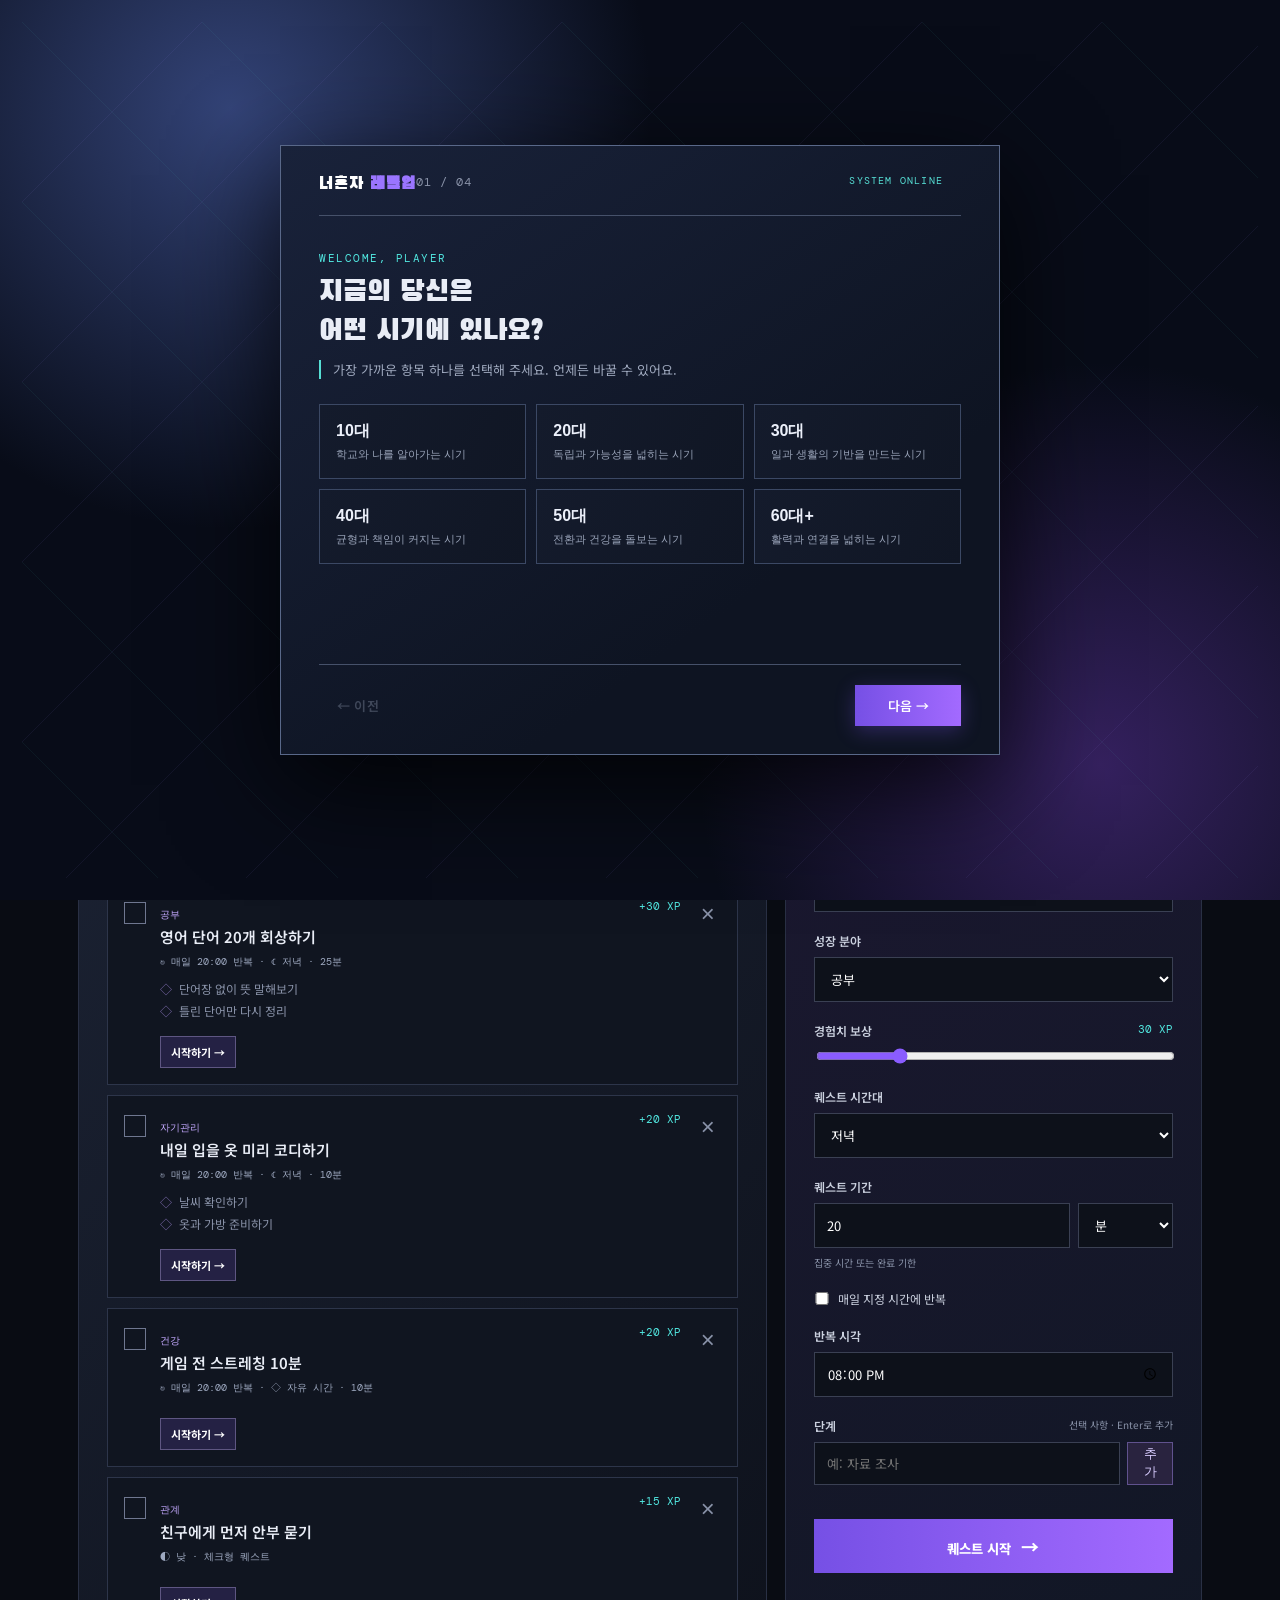
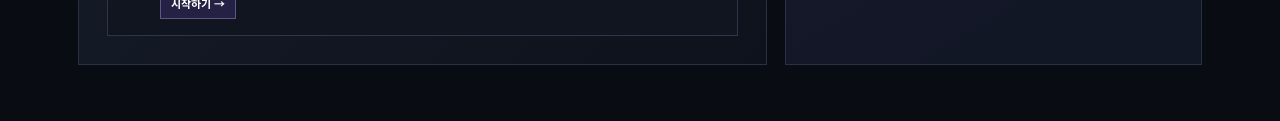
==== index.html @ 8dc926fe "Deploy life quest demo" ====
<!doctype html>
<html lang="ko">
  <head>
    <meta charset="UTF-8" />
    <meta name="viewport" content="width=device-width, initial-scale=1.0" />
    <title>너혼자레벨업</title>
    <link rel="preconnect" href="https://fonts.googleapis.com" />
    <link rel="preconnect" href="https://fonts.gstatic.com" crossorigin />
    <link href="https://fonts.googleapis.com/css2?family=Black+Han+Sans&family=DM+Mono:wght@400;500&family=Noto+Sans+KR:wght@400;500;600;700;800&display=swap" rel="stylesheet" />
  <style>
:root { --ink:#e9edf6; --muted:#8992a8; --line:#293044; --panel:#131824; --purple:#8a5cff; --cyan:#51e7e0; --bg:#090c13; }
* { box-sizing:border-box; } body { margin:0; background:radial-gradient(circle at 10% 0%,#17213a 0,transparent 26rem),var(--bg); color:var(--ink); font-family:"Noto Sans KR",sans-serif; }
.app-shell { max-width:1180px; margin:auto; padding:24px 28px 56px; } .topbar { display:flex; align-items:center; border-bottom:1px solid var(--line); padding-bottom:20px; gap:20px; } .brand { font-family:"Black Han Sans",sans-serif; color:white; text-decoration:none; letter-spacing:1px; font-size:22px; } .brand span { color:var(--purple); } .date { margin-left:auto; color:var(--muted); font:12px "DM Mono"; }.icon-button,.delete-button { background:none;border:0;color:var(--muted);cursor:pointer;font-size:24px;}
.hero { display:grid; grid-template-columns:2fr 1fr; gap:18px; padding:28px 0; }.character-card,.daily-card,.quest-panel,.create-panel { border:1px solid var(--line); background:linear-gradient(135deg,rgba(27,34,51,.98),rgba(14,18,28,.98)); }.character-card { min-height:218px; padding:30px; display:flex; align-items:center; gap:26px; position:relative; overflow:hidden; }.character-card:after { content:""; position:absolute; width:230px;height:230px;right:-90px;top:-90px;border:1px solid #7654d166;transform:rotate(45deg); }.level-emblem { width:106px;height:106px;flex:none; border:1px solid var(--purple); background:#17142c; display:flex;flex-direction:column;align-items:center;justify-content:center;box-shadow:0 0 28px #6d43d733; }.level-emblem small,.eyebrow { color:var(--cyan); font:11px "DM Mono";letter-spacing:1.5px;margin:0;}.level-emblem strong {font:48px "Black Han Sans";line-height:1;color:white}.character-copy h1 { margin:8px 0 22px; font-size:27px;line-height:1.36;letter-spacing:-1px; }.character-copy em { color:#b494ff;font-style:normal; }.xp-line { width:260px; }.xp-line span {font:12px "DM Mono";color:#b8c0d2}.xp-track,.daily-track {height:5px;background:#293044;margin-top:8px;}.xp-track i,.daily-track i {display:block;height:100%;background:linear-gradient(90deg,var(--purple),var(--cyan));width:0;transition:width .35s}.rank {margin-left:auto;align-self:flex-start;z-index:1;color:var(--muted);font:11px "DM Mono"}.rank b{display:block;color:#d1bcff;font-size:25px;text-align:center;margin-top:3px}.daily-card {padding:30px}.daily-card h2{margin:0}.progress-number {margin:30px 0 10px;display:flex;align-items:baseline;gap:7px}.progress-number strong{font:50px "Black Han Sans";color:white}.progress-number span{font:11px "DM Mono";color:var(--muted)}.daily-card>p:last-child {font-size:13px;color:var(--muted);margin-top:18px}
.quest-layout { display:grid;grid-template-columns:1.65fr 1fr; gap:18px; }.quest-panel,.create-panel{padding:28px}.section-title{display:flex;justify-content:space-between;align-items:center;margin-bottom:22px}.section-title h2,.create-panel h2{font-size:21px;margin:5px 0 0}.quest-badge {border:1px solid #4e426c;color:#bdaaff;padding:5px 8px;font:11px "DM Mono"}.quest-list{display:flex;flex-direction:column;gap:10px}.quest-card{display:flex;align-items:flex-start;gap:14px;padding:16px;border:1px solid #2d354a;background:#101520}.quest-card.completed{opacity:.55}.quest-card.completed h3{text-decoration:line-through}.check-button{margin-top:3px;width:22px;height:22px;flex:none;border:1px solid #6f7790;background:transparent;cursor:pointer}.completed .check-button{background:var(--cyan);border-color:var(--cyan);}.completed .check-button:after{content:"✓";color:#10202a;font-weight:900}.quest-body{flex:1}.quest-heading{display:flex;justify-content:space-between;gap:10px}.quest-heading h3{font-size:15px;margin:0;font-weight:600}.reward{font:11px "DM Mono";color:var(--cyan);white-space:nowrap}.steps{padding:0;margin:11px 0 0;list-style:none}.steps li{font-size:12px;color:var(--muted);margin:5px 0}.steps li:before{content:"◇";color:#7b6bab;margin-right:7px}.steps li.done{text-decoration:line-through;color:#5e6779}.steps li.done:before{content:"◆";color:var(--cyan)}.step-toggle{border:0;background:none;color:inherit;font:inherit;cursor:pointer;padding:0}.empty-state{text-align:center;color:var(--muted);padding:52px 5px;border:1px dashed #2b3448}.empty-state span{font-size:28px;color:#8a5cff}.empty-state p{font-size:13px;line-height:1.8}.create-panel{background:linear-gradient(150deg,#1b1830,#111725)}form{margin-top:24px}label{display:block;font-size:12px;font-weight:600;margin:20px 0;color:#cbd1df}input{width:100%;margin-top:8px;border:1px solid #3a4053;background:#0d111a;color:white;padding:11px 12px;font:13px "Noto Sans KR";outline-color:var(--purple)}input[type=range]{padding:0;accent-color:var(--purple)}output{float:right;color:var(--cyan);font:11px "DM Mono"}.field-hint{float:right;color:var(--muted);font-size:10px;font-weight:400}.step-entry{display:flex;gap:7px}.step-entry input{margin:8px 0 0}.step-entry button{margin-top:8px;border:1px solid #60528e;background:#29233f;color:#d8ccff;padding:0 11px;cursor:pointer}.step-draft{list-style:none;padding:0;margin:12px 0}.step-draft li{font-size:12px;color:#abb5ca;background:#161c29;margin:5px 0;padding:7px 9px}.step-draft button{float:right;background:none;border:0;color:#9b8acb;cursor:pointer}.create-button{border:0;background:linear-gradient(90deg,#7650e5,#a36aff);color:white;width:100%;padding:14px;margin-top:14px;font-weight:800;cursor:pointer;font-family:"Noto Sans KR"}.create-button span{font-size:18px;margin-left:6px}@media(max-width:760px){.app-shell{padding:18px}.hero,.quest-layout{grid-template-columns:1fr}.character-card{padding:23px;gap:17px}.character-copy h1{font-size:21px}.xp-line{width:170px}.rank{display:none}.daily-card{padding:24px}.quest-panel,.create-panel{padding:22px}}
@media(max-width:760px){.app-shell{padding:14px 14px 42px}.topbar{position:sticky;top:0;z-index:10;margin:0 -14px;padding:14px;background:#090c13ef;backdrop-filter:blur(10px);gap:8px}.brand{font-size:19px}.hero{padding:16px 0}.character-card{min-height:0;padding:20px;gap:14px}.level-emblem{width:72px;height:72px}.level-emblem strong{font-size:34px}.character-copy h1{font-size:19px;margin:6px 0 15px}.xp-line{width:calc(100vw - 142px)}.daily-card{padding:20px}.quest-panel,.create-panel{padding:18px}.quest-card{padding:14px 12px;gap:11px}.quest-heading h3{font-size:14px}.category-filter{margin:0 -2px 14px;padding-bottom:3px}.filter{min-height:34px}.create-button{min-height:48px;font-size:14px}} 

.mode-switch{display:flex;border:1px solid #3a4053;padding:3px}.mode{border:0;background:transparent;color:#8992a8;padding:7px 10px;cursor:pointer;font:11px "Noto Sans KR"}.mode.active{background:#7958da;color:#fff}.category-filter{display:flex;gap:5px;margin:-6px 0 16px;overflow:auto}.filter{border:1px solid #343c51;background:transparent;color:#aeb6ca;padding:6px 9px;cursor:pointer;font:11px "Noto Sans KR";white-space:nowrap}.filter.active{border-color:#9271ec;color:#d5c7ff;background:#292341}.category{color:#c4a9ff;font:10px "DM Mono"}.quest-heading h3{margin:3px 0 0}.approval-status{display:inline-block;margin-top:9px;color:#efc56e;font:10px "DM Mono"}select{width:100%;margin-top:8px;border:1px solid #3a4053;background:#0d111a;color:white;padding:11px 12px;font:13px "Noto Sans KR";outline-color:#8a5cff}.parent-dashboard{border:1px solid #293044;background:linear-gradient(135deg,#171c29,#111521);margin-top:18px;padding:28px}.parent-intro{display:flex;justify-content:space-between;align-items:start;border-bottom:1px solid #293044;padding-bottom:22px}.parent-intro h2{font-size:26px;margin:5px 0}.parent-intro p:last-child{font-size:13px;color:#8992a8}.connection{color:#aab3c5;font-size:12px}.connection span{display:inline-block;width:8px;height:8px;border-radius:50%;background:#51e7e0;margin-right:5px}.parent-grid{display:grid;grid-template-columns:1.2fr .8fr;gap:18px;margin-top:22px}.approval-panel,.reward-panel{border:1px solid #30384a;padding:20px;background:#101521}.approval-item,.reward-item{display:flex;align-items:center;justify-content:space-between;padding:13px 0;border-bottom:1px solid #252c3d;gap:14px}.approval-item:last-child,.reward-item:last-child{border:0}.approval-item h3,.reward-item h3{font-size:14px;margin:0}.approval-item p,.reward-item p{font-size:11px;color:#8992a8;margin:4px 0}.approve{border:0;background:#54d6be;color:#0b2524;padding:8px 11px;font:700 11px "Noto Sans KR";cursor:pointer;white-space:nowrap}.reward-cost{color:#c5a8ff;font:11px "DM Mono"}.reward-form{display:grid;grid-template-columns:1fr 70px auto;gap:6px;margin-top:14px}.reward-form input{margin:0}.reward-form button{border:0;background:#7658ce;color:#fff;padding:0 12px;cursor:pointer;font:12px "Noto Sans KR"}@media(max-width:760px){.topbar{gap:9px}.date{display:none}.parent-grid{grid-template-columns:1fr}.parent-dashboard{padding:22px}.parent-intro{display:block}.connection{margin-top:12px}.reward-form{grid-template-columns:1fr 65px}.reward-form button{grid-column:1/-1;padding:10px}}
.today-board{border:1px solid #39435c;background:linear-gradient(120deg,#161d30,#101625);padding:25px 28px;margin:0 0 18px}.today-board-head{display:flex;align-items:flex-start;justify-content:space-between;gap:18px}.today-board h2{font-size:24px;margin:5px 0}.today-board-head>div>p:last-child{font-size:13px;color:#a8b1c5;margin:7px 0 0}.start-all,.start-quest{border:1px solid #765be0;background:linear-gradient(90deg,#6747d0,#8c68ed);color:#fff;cursor:pointer;font:700 12px "Noto Sans KR";padding:12px 15px;white-space:nowrap}.start-all:disabled,.start-quest:disabled{background:#1b2130;border-color:#384056;color:#778096;cursor:default}.status-grid{display:grid;grid-template-columns:repeat(4,1fr);border:1px solid #323c52;margin-top:23px}.status-grid>div{padding:13px 16px;border-right:1px solid #323c52}.status-grid>div:last-child{border:0}.status-grid span,.status-grid small{display:block;font:10px "DM Mono";color:#919bb1}.status-grid strong{font:27px "Black Han Sans";line-height:1.25;color:#fff;margin:4px 0}.time-lanes{display:grid;grid-template-columns:repeat(4,1fr);gap:8px;margin-top:14px}.time-lane{min-height:88px;border:1px solid #2e3850;background:#0d1320;padding:12px;display:grid;grid-template-columns:20px 1fr;column-gap:7px}.lane-icon{color:#62e4da;font-size:15px}.time-lane small{color:#98a4bb;font:10px "DM Mono"}.time-lane strong{display:block;color:#fff;font:600 14px "DM Mono";margin-top:2px}.time-lane p{grid-column:1/-1;color:#a7b0c5;font-size:10px;line-height:1.5;margin:7px 0 0}.quest-card.active{border-color:#5bced0;box-shadow:inset 3px 0 #51e7e0}.quest-meta{margin:8px 0 0;color:#9ea9c0;font:10px "DM Mono"}.start-quest{margin-top:12px;padding:7px 10px;font-size:11px;background:#242144;border-color:#5e5682}.repeat-setting{display:flex;align-items:center;gap:8px;font-weight:400}.repeat-setting input{width:16px;margin:0;accent-color:#8a5cff}.focus-screen{position:fixed;z-index:30;inset:0;display:grid;place-items:center;padding:24px;background:radial-gradient(circle at 50% 35%,#293861 0,transparent 45%),#080c16}.focus-screen[hidden]{display:none}.focus-card{width:min(560px,100%);padding:42px 36px;border:1px solid #6575a2;background:linear-gradient(145deg,#1a2440,#0d1322);text-align:center;box-shadow:0 30px 100px #000d}.focus-category{display:inline-block;margin-top:25px;color:#63e2d8;font:11px "DM Mono"}.focus-card h2{font:28px "Black Han Sans","Noto Sans KR";line-height:1.4;margin:11px 0}.focus-card>p:not(.eyebrow){color:#aeb8cc;font-size:13px;line-height:1.7}.focus-time{display:block;margin:30px 0;font:72px "DM Mono";letter-spacing:-5px;color:#fff;text-shadow:0 0 25px #6d55e677}.focus-actions{display:flex;gap:8px;justify-content:center}.focus-actions button,.focus-exit{border:0;padding:13px 17px;cursor:pointer;font:700 12px "Noto Sans KR"}.focus-secondary{background:#283148;color:#d5dcec}.focus-complete{background:#55d9c7;color:#0b2526}.focus-exit{margin-top:22px;background:transparent;color:#a4aec2}
@media(max-width:760px){.today-board{padding:22px}.today-board-head{display:block}.start-all{margin-top:16px;width:100%}.status-grid{grid-template-columns:1fr 1fr}.status-grid>div:nth-child(2){border-right:0}.status-grid>div:nth-child(-n+2){border-bottom:1px solid #323c52}.time-lanes{grid-template-columns:1fr 1fr}.focus-card{padding:34px 20px}.focus-time{font-size:55px}}
.quest-card.selected{border-color:#876ded;background:#181733}.quest-card.selected .check-button{background:#8264e2;border-color:#aa91ff}.quest-card.selected .check-button:after{content:"✓";color:#fff;font-weight:900}.profile-button{border:1px solid #4e426c;background:#17172a;color:#d2c4ff;padding:7px 10px;cursor:pointer;font:11px "Noto Sans KR"}.profile-screen{position:fixed;inset:0;z-index:40;overflow:auto;padding:30px;background:#080c16e8}.profile-screen[hidden]{display:none}.profile-card{width:min(780px,100%);margin:auto;border:1px solid #596987;background:#111827;box-shadow:0 25px 100px #000;padding:30px}.profile-head{display:flex;justify-content:space-between;gap:18px;border-bottom:1px solid #354057;padding-bottom:20px}.profile-head h2{margin:5px 0;font-size:24px}.profile-head p:last-child{color:#a8b1c5;font-size:12px;line-height:1.6;margin:7px 0 0}.profile-head button{border:0;background:transparent;color:#c6cedf;font-size:28px;cursor:pointer}.profile-card fieldset{border:1px solid #344057;margin:20px 0;padding:18px}.profile-card legend{color:#61e1d7;font:11px "DM Mono";padding:0 7px}.profile-grid{display:grid;grid-template-columns:1fr 1fr;gap:4px 16px}.profile-grid label{margin:10px 0;font-size:12px}.profile-grid .wide{grid-column:1/-1}.profile-grid textarea{width:100%;min-height:76px;margin-top:8px;resize:vertical;border:1px solid #3a4053;background:#0d111a;color:#fff;padding:10px;font:13px "Noto Sans KR";outline-color:#8a5cff}.profile-actions{display:flex;justify-content:flex-end;gap:8px}.profile-actions button{border:0;padding:12px 16px;cursor:pointer;font:700 12px "Noto Sans KR"}.profile-actions button:first-child{background:#283148;color:#d5dcec}.profile-actions button:last-child{background:#7455dc;color:#fff}@media(max-width:600px){.today-board{padding:18px}.today-board h2{font-size:21px}.status-grid strong{font-size:23px}.time-lane{min-height:94px;padding:10px}.profile-button{margin-left:auto;min-height:34px}.mode-switch{display:none}.profile-screen{padding:0}.profile-card{min-height:100vh;padding:20px 16px;border:0}.profile-head h2{font-size:21px}.profile-grid{grid-template-columns:1fr}.profile-grid .wide{grid-column:auto}.profile-card fieldset{padding:14px 12px}.profile-actions{position:sticky;bottom:0;padding:12px 0 2px;background:#111827}.profile-actions button{flex:1;min-height:46px}.focus-screen{padding:0}.focus-card{min-height:100vh;width:100%;display:flex;flex-direction:column;justify-content:center;padding:28px 22px}.focus-time{font-size:60px;margin:34px 0}.focus-actions button{min-height:52px;flex:1}.focus-exit{min-height:44px}.start-quest{min-height:38px}.check-button{width:25px;height:25px}.quest-meta{line-height:1.5}.onboarding-card{padding-bottom:calc(22px + env(safe-area-inset-bottom))}}
.result-screen{position:fixed;inset:0;z-index:50;display:grid;place-items:center;padding:24px;background:#080c16e6}.result-screen[hidden]{display:none}.result-card{width:min(430px,100%);text-align:center;padding:38px 28px;border:1px solid #6878a2;background:linear-gradient(145deg,#1d2743,#101727);box-shadow:0 30px 100px #000d}.result-mark{display:grid;place-items:center;width:58px;height:58px;margin:auto;border:1px solid #64e2d8;border-radius:50%;background:#163834;color:#67e6da;font:32px "DM Mono"}.result-mark.timeout{border-color:#d5a36e;background:#37291d;color:#efc27c}.result-card h2{margin:15px 0 9px;font:26px "Black Han Sans","Noto Sans KR"}.result-card p:not(.eyebrow){min-height:42px;color:#b8c0d2;font-size:13px;line-height:1.65}.result-xp{display:block;margin:19px 0;color:#62e4da;font:18px "DM Mono"}.result-actions{display:flex;gap:8px;justify-content:center}.result-actions button{border:0;padding:13px 16px;cursor:pointer;font:700 12px "Noto Sans KR"}.result-primary{background:#7656dd;color:#fff}.result-secondary{background:#29344b;color:#dce4f3}@media(max-width:600px){.result-screen{padding:18px}.result-card{padding:34px 22px}.result-actions button{flex:1;min-height:48px}}
.duration-entry{display:grid;grid-template-columns:1fr 95px;gap:8px;margin-top:8px}.duration-entry input,.duration-entry select{margin:0}.duration-entry+ .field-hint{display:block;float:none;margin-top:7px;color:#8992a8;font-size:10px;font-weight:400}

.onboarding{position:fixed;inset:0;z-index:20;display:flex;align-items:center;justify-content:center;padding:24px;background:radial-gradient(circle at 20% 10%,#293861 0,transparent 38%),#090c13}.onboarding[hidden]{display:none}.onboarding-card{width:min(720px,100%);min-height:610px;border:1px solid #3a4260;background:linear-gradient(145deg,#171d30,#0d111b);box-shadow:0 24px 80px #000a;display:flex;flex-direction:column;padding:28px 38px}.onboard-top{display:flex;justify-content:space-between;color:#8992a8;font:12px "DM Mono";letter-spacing:1px;border-bottom:1px solid #30384c;padding-bottom:20px}.onboard-brand{font-family:"Black Han Sans";color:white;font-size:17px}.onboard-brand b{color:#9a75ff}.onboard-page{display:none;flex:1;padding-top:35px}.onboard-page.active{display:block}.onboard-page h2{font-size:29px;line-height:1.36;margin:8px 0 8px;letter-spacing:-1px}.onboard-desc{font-size:13px;color:#9ea8bd;margin:0 0 25px}.choice-grid{display:grid;gap:10px}.choice-grid.two{grid-template-columns:1fr 1fr}.choice-grid button,.starter-item{border:1px solid #374056;background:#111725;color:#ecf0fa;text-align:left;padding:16px;cursor:pointer;transition:.18s}.choice-grid button:hover,.choice-grid button.selected,.starter-item.selected{border-color:#9a75ff;background:#211d38;box-shadow:inset 3px 0 #9a75ff}.choice-grid strong{display:block;font-size:15px}.choice-grid span{display:block;font-size:11px;color:#98a2b7;margin-top:5px}.role-grid{grid-template-columns:1fr 1fr}.goals{grid-template-columns:repeat(3,1fr)}.goals button{padding:14px}.starter-list{display:grid;gap:9px}.starter-item{display:flex;align-items:center;gap:12px;padding:13px}.starter-check{width:20px;height:20px;border:1px solid #6d7790;display:grid;place-items:center;flex:none}.starter-item.selected .starter-check{background:#58e0d3;border-color:#58e0d3;color:#0c2230}.starter-item strong{font-size:14px}.starter-item span{margin-left:auto;color:#58e0d3;font:11px "DM Mono"}.onboard-footer{display:flex;justify-content:space-between;border-top:1px solid #30384c;padding-top:20px}.onboard-back,.onboard-next{border:0;padding:11px 18px;cursor:pointer;font:600 13px "Noto Sans KR"}.onboard-back{background:transparent;color:#96a1b7}.onboard-back:disabled{opacity:.35}.onboard-next{background:linear-gradient(90deg,#7650e5,#a36aff);color:white;min-width:106px}@media(max-width:600px){.onboarding{padding:0}.onboarding-card{border:0;min-height:100vh;padding:22px}.onboard-page{padding-top:27px}.onboard-page h2{font-size:25px}.goals{grid-template-columns:1fr 1fr}.choice-grid.two,.role-grid{grid-template-columns:1fr}.choice-grid button{padding:12px}}

.starter-list{max-height:285px;overflow:auto;padding-right:4px}.starter-list::-webkit-scrollbar{width:6px}.starter-list::-webkit-scrollbar-thumb{background:#59627d}.age-grid{grid-template-columns:repeat(3,1fr)}@media(max-width:600px){.age-grid{grid-template-columns:1fr 1fr}}

.onboarding{background:radial-gradient(circle at 18% 12%,#334377 0,transparent 32%),radial-gradient(circle at 86% 85%,#35215f 0,transparent 30%),#080c18}.onboarding:before{content:"";position:absolute;inset:22px;pointer-events:none;background:linear-gradient(135deg,transparent 49.8%,#8e74e315 50%,transparent 50.2%),linear-gradient(45deg,transparent 49.8%,#55ddd010 50%,transparent 50.2%);background-size:180px 180px}.onboarding-card{position:relative;border-color:#596889;background:linear-gradient(145deg,#19223a,#0e1422 70%);box-shadow:0 30px 100px #000c}.onboard-top{border-bottom-color:#46516a}.onboard-top:after{content:"SYSTEM ONLINE";color:#56ded4;font:10px "DM Mono";letter-spacing:1.2px;margin-left:auto;margin-right:18px}.onboard-page h2{font-family:"Black Han Sans","Noto Sans KR",sans-serif;font-weight:400;letter-spacing:.1px}.onboard-desc{padding-left:12px;border-left:2px solid #56ded4}.choice-grid button{position:relative;border-color:#3b4864;background:linear-gradient(115deg,#141b2c,#101624);min-height:74px}.choice-grid button:before{content:"";position:absolute;left:0;top:0;bottom:0;width:3px;background:transparent}.choice-grid button:hover:before,.choice-grid button.selected:before{background:#58e0d3}.choice-grid button.selected{background:linear-gradient(115deg,#252043,#1a2035);box-shadow:0 0 0 1px #9a78ff inset,0 0 24px #7653e422}.choice-grid strong{font-size:16px}.role-grid button{min-height:82px}.onboard-question{margin:19px 0 12px;padding:13px 16px;border:1px solid #425172;background:#151d30;color:#e6e9f6;font-size:15px;line-height:1.65;font-weight:600}.onboard-question:before{content:"QUEST GUIDE  //  ";display:block;color:#58e0d3;font:10px "DM Mono";letter-spacing:1px;margin-bottom:4px}.starter-item{position:relative;border-color:#3c4966;background:linear-gradient(90deg,#121a2b,#151c2d)}.starter-item:after{content:"선택";color:#9da8bd;font:10px "DM Mono";margin-left:auto}.starter-item.selected:after{content:"EQUIPPED";color:#58e0d3}.starter-item span{margin-left:0}.onboard-footer{border-top-color:#46516a}.onboard-next{box-shadow:0 5px 20px #7650e550}.onboard-back{letter-spacing:.2px}@media(max-width:600px){.onboarding:before{inset:8px}.onboard-top:after{display:none}.onboard-question{font-size:14px}.onboarding{height:100dvh;min-height:100dvh;align-items:flex-start;overflow-y:auto;overscroll-behavior:contain;padding:0}.onboarding-card{width:100%;min-height:100dvh;height:auto;padding:calc(22px + env(safe-area-inset-top)) 22px calc(22px + env(safe-area-inset-bottom));overflow:visible}.onboard-top{position:sticky;top:0;z-index:2;background:#19223a;padding-top:2px}.onboard-page{min-height:0}.onboard-footer{position:sticky;bottom:0;z-index:2;background:#0e1422;padding-bottom:2px}.onboard-next,.onboard-back{min-height:48px}}

</style>
</head>
  <body>
    <main class="app-shell">
      <header class="topbar">
        <a class="brand" href="#">너혼자<span>레벨업</span></a>
        <div class="date" id="today"></div>
        <button class="profile-button" id="profileButton">내 정보</button>
        <div class="mode-switch"><button class="mode active" data-mode="child">내 퀘스트</button><button class="mode" data-mode="parent">부모님</button></div>
        <button class="icon-button" id="resetButton" aria-label="데이터 초기화" title="데이터 초기화">↻</button>
      </header>

      <section class="hero">
        <div class="character-card">
          <div class="level-emblem"><small>LV.</small><strong id="level">1</strong></div>
          <div class="character-copy">
            <p class="eyebrow">MY LIFE STATUS</p>
            <h1>나의 일상을<br /><em>한 단계</em> 성장시키자.</h1>
            <div class="xp-line"><span id="xpLabel">0 / 100 XP</span><div class="xp-track"><i id="xpBar"></i></div></div>
          </div>
          <div class="rank">RANK <b id="rank">E</b></div>
        </div>
        <div class="daily-card">
          <p class="eyebrow">TODAY'S PROGRESS</p>
          <div class="progress-number"><strong id="doneCount">0</strong><span>/ <span id="totalCount">0</span> QUESTS</span></div>
          <div class="daily-track"><i id="dailyBar"></i></div>
          <p id="dailyMessage">새로운 퀘스트를 등록해 보세요.</p>
        </div>
      </section>

      <section class="today-board" aria-label="오늘의 퀘스트 현황">
        <div class="today-board-head">
          <div><p class="eyebrow">TODAY'S COMMAND BOARD</p><h2>오늘의 현황</h2><p id="todaySummary">오늘의 작은 행동이 다음 레벨을 엽니다.</p></div>
          <button id="startAllButton" class="start-all">오늘 퀘스트 시작 <span>→</span></button>
        </div>
        <div class="status-grid">
          <div><span>완료</span><strong id="statusDone">0</strong><small>QUESTS</small></div>
          <div><span>진행 중</span><strong id="statusActive">0</strong><small>QUEST</small></div>
          <div><span>남은 퀘스트</span><strong id="statusRemaining">0</strong><small>QUESTS</small></div>
          <div><span>집중 시간</span><strong id="statusMinutes">0</strong><small>MINUTES</small></div>
        </div>
        <div class="time-lanes" id="timeLanes"></div>
      </section>

      <section class="quest-layout">
        <div class="quest-panel">
          <div class="section-title"><div><p class="eyebrow">ACTIVE QUESTS</p><h2>오늘의 퀘스트</h2></div><span class="quest-badge" id="remaining">0 LEFT</span></div>
          <div class="category-filter" id="categoryFilter"><button class="filter active" data-category="전체">전체</button><button class="filter" data-category="공부">공부</button><button class="filter" data-category="자기관리">자기관리</button><button class="filter" data-category="건강">건강</button><button class="filter" data-category="취미">취미</button></div>
          <div id="questList" class="quest-list"></div>
          <div class="empty-state" id="emptyState"><span>⚔</span><p>아직 진행 중인 퀘스트가 없습니다.<br />오른쪽에서 첫 퀘스트를 만들어 보세요.</p></div>
        </div>

        <aside class="create-panel">
          <p class="eyebrow">NEW QUEST</p>
          <h2>새 퀘스트 생성</h2>
          <form id="questForm">
            <label>퀘스트 이름<input id="questTitle" required maxlength="50" placeholder="예: 영어 단어 20개 복습하기" /></label>
            <label>성장 분야<select id="category"><option>공부</option><option>자기관리</option><option>건강</option><option>취미</option><option>관계</option></select></label>
            <label>경험치 보상 <output id="rewardOutput">30 XP</output><input id="reward" type="range" min="10" max="100" value="30" step="10" /></label>
            <label>퀘스트 시간대<select id="questSlot"><option value="아침">아침</option><option value="낮">낮</option><option value="저녁" selected>저녁</option><option value="자유 시간">자유 시간</option></select></label>
            <label>퀘스트 기간<div class="duration-entry"><input id="questTimeValue" type="number" min="1" max="365" value="20" required /><select id="questTimeUnit"><option value="minute">분</option><option value="hour">시간</option><option value="day">일</option></select></div><span class="field-hint">집중 시간 또는 완료 기한</span></label>
            <label class="repeat-setting"><input id="questRepeat" type="checkbox" /> <span>매일 지정 시간에 반복</span></label>
            <label id="repeatTimeWrap" hidden>반복 시각<input id="questRepeatAt" type="time" value="20:00" /></label>
            <label>단계 <span class="field-hint">선택 사항 · Enter로 추가</span><div class="step-entry"><input id="stepInput" maxlength="50" placeholder="예: 자료 조사" /><button type="button" id="addStep">추가</button></div></label>
            <ul class="step-draft" id="stepDraft"></ul>
            <button class="create-button" type="submit">퀘스트 시작 <span>→</span></button>
          </form>
        </aside>
      </section>
      <section class="parent-dashboard" id="parentDashboard" hidden>
        <div class="parent-intro"><div><p class="eyebrow">FAMILY QUEST BOARD</p><h2>민준이의 성장 보드</h2><p>완료한 퀘스트를 확인하고 약속한 보상을 지급해 주세요.</p></div><div class="connection"><span></span>연결됨 · 자녀 계정</div></div>
        <div class="parent-grid"><div class="approval-panel"><div class="section-title"><div><p class="eyebrow">WAITING FOR YOU</p><h2>승인 대기 퀘스트</h2></div><span class="quest-badge" id="pendingCount">0 WAITING</span></div><div id="approvalList"></div></div><div class="reward-panel"><p class="eyebrow">REWARD VAULT</p><h2>약속한 보상</h2><div id="rewardList"></div><form id="rewardForm" class="reward-form"><input id="rewardTitle" maxlength="40" placeholder="예: 주말 게임 1시간" required /><input id="rewardCost" type="number" min="10" step="10" value="60" required /><button>보상 추가</button></form></div></div>
      </section>
    </main>
    <template id="questTemplate">
      <article class="quest-card">
        <button class="check-button" aria-label="오늘 실행할 퀘스트 선택"></button>
        <div class="quest-body"><div class="quest-heading"><div><span class="category"></span><h3></h3></div><span class="reward"></span></div><p class="quest-meta"></p><ul class="steps"></ul><span class="approval-status"></span><button class="start-quest">시작하기 <span>→</span></button></div>
        <button class="delete-button" aria-label="퀘스트 삭제">×</button>
      </article>
    </template>
    <section class="profile-screen" id="profileScreen" hidden aria-label="나의 비공개 정보">
      <div class="profile-card">
        <div class="profile-head"><div><p class="eyebrow">PRIVATE LIFE VAULT</p><h2>나의 현재 상황</h2><p>이 데모에서는 이 브라우저에만 저장됩니다. 계좌번호·비밀번호·인증 정보는 입력하지 마세요.</p></div><button id="profileClose" aria-label="닫기">×</button></div>
        <form id="profileForm">
          <fieldset><legend>기본 · 개인적 부분</legend><div class="profile-grid"><label>닉네임<input id="profileNickname" maxlength="20" placeholder="예: 성장하는 나" /></label><label>연령대<select id="profileAge"><option value="">선택 안 함</option><option>10대</option><option>20대</option><option>30대</option><option>40대</option><option>50대</option><option>60대+</option></select></label><label>키 (cm)<input id="profileHeight" type="number" min="30" max="250" placeholder="선택" /></label><label>몸무게 (kg)<input id="profileWeight" type="number" min="10" max="300" placeholder="선택" /></label><label class="wide">외모·자기관리 목표<textarea id="profileAppearance" maxlength="300" placeholder="예: 피부 관리, 옷 스타일, 자신감 등"></textarea></label></div></fieldset>
          <fieldset><legend>생활 · 외부적 부분</legend><div class="profile-grid"><label>현재 생활/직업<input id="profileRole" maxlength="60" placeholder="예: 직장인, 대학생, 자영업" /></label><label>가족·돌봄 상황<input id="profileFamily" maxlength="100" placeholder="예: 부모님과 거주, 자녀 돌봄" /></label><label>소득 상태 (범위/목표)<input id="profileIncome" maxlength="60" placeholder="예: 월 소득 목표 300만 원" /></label><label>자산·부채 상태 (범위/목표)<input id="profileAssets" maxlength="60" placeholder="예: 비상금 목표 500만 원" /></label><label class="wide">현재 고민과 바라는 변화<textarea id="profileNotes" maxlength="500" placeholder="추천 퀘스트에 참고할 수 있는 나만의 기록"></textarea></label></div></fieldset>
          <div class="profile-actions"><button type="button" id="profileCancel">취소</button><button type="submit">비공개 정보 저장</button></div>
        </form>
      </div>
    </section>
    <section class="focus-screen" id="focusScreen" hidden aria-label="퀘스트 집중 화면">
      <div class="focus-card">
        <p class="eyebrow">FOCUS MODE · OTHER QUESTS HIDDEN</p>
        <span class="focus-category" id="focusCategory"></span>
        <h2 id="focusTitle"></h2>
        <p id="focusGuide">이 퀘스트에만 집중해 보세요.</p>
        <strong class="focus-time" id="focusTime">00:00</strong>
        <div class="focus-actions"><button id="focusPause" class="focus-secondary">일시정지</button><button id="focusComplete" class="focus-complete">완료 확인</button></div>
        <button id="focusExit" class="focus-exit">← 현황판으로 돌아가기</button>
      </div>
    </section>
    <section class="result-screen" id="resultScreen" hidden aria-live="polite">
      <div class="result-card">
        <span id="resultMark" class="result-mark">✓</span>
        <p class="eyebrow" id="resultLabel">QUEST COMPLETE</p>
        <h2 id="resultTitle">퀘스트 완료!</h2>
        <p id="resultMessage"></p>
        <strong id="resultXp" class="result-xp"></strong>
        <div class="result-actions" id="resultActions"></div>
      </div>
    </section>
    <section class="onboarding" id="onboarding" aria-label="시작 설정">
      <div class="onboarding-card">
        <div class="onboard-top"><span class="onboard-brand">너혼자 <b>레벨업</b></span><span id="onboardStep">01 / 04</span></div>
        <div class="onboard-page active" data-page="1"><p class="eyebrow">WELCOME, PLAYER</p><h2>지금의 당신은<br />어떤 시기에 있나요?</h2><p class="onboard-desc">가장 가까운 항목 하나를 선택해 주세요. 언제든 바꿀 수 있어요.</p><div class="choice-grid age-grid" data-field="age"><button data-value="10대"><strong>10대</strong><span>학교와 나를 알아가는 시기</span></button><button data-value="20대"><strong>20대</strong><span>독립과 가능성을 넓히는 시기</span></button><button data-value="30대"><strong>30대</strong><span>일과 생활의 기반을 만드는 시기</span></button><button data-value="40대"><strong>40대</strong><span>균형과 책임이 커지는 시기</span></button><button data-value="50대"><strong>50대</strong><span>전환과 건강을 돌보는 시기</span></button><button data-value="60대"><strong>60대+</strong><span>활력과 연결을 넓히는 시기</span></button></div></div>
        <div class="onboard-page" data-page="2"><p class="eyebrow">YOUR CURRENT ROLE</p><h2>현재 가장 가까운<br />상황을 골라 주세요.</h2><p class="onboard-desc" id="roleGuide">연령대에 맞는 현실적인 선택지만 보여 드립니다.</p><div class="choice-grid role-grid" id="roleChoices"></div></div>
        <div class="onboard-page" data-page="3"><p class="eyebrow">CHOOSE YOUR GROWTH</p><h2>이번 주에 키우고 싶은<br />영역을 골라 주세요.</h2><p class="onboard-desc">최대 3개까지 선택할 수 있어요.</p><div class="choice-grid goals" data-field="goals"><button data-value="공부"><strong>📚 공부</strong><span>집중력과 지식</span></button><button data-value="커리어"><strong>💼 커리어</strong><span>실행력과 전문성</span></button><button data-value="자기관리"><strong>✨ 자기관리</strong><span>자신감과 생활력</span></button><button data-value="건강"><strong>🌿 건강</strong><span>체력과 회복</span></button><button data-value="취미"><strong>🎮 취미</strong><span>즐거움과 창의성</span></button><button data-value="관계"><strong>🤝 관계</strong><span>연결과 협업</span></button></div></div>
        <div class="onboard-page" data-page="4"><p class="eyebrow">SYSTEM RECOMMENDATION</p><h2>첫 번째 성장 경로를<br />선택해 주세요.</h2><p class="onboard-question">“당신의 현재 상황에는<br />이런 퀘스트부터 시작하면 어떨까요?”</p><p class="onboard-desc" id="onboardContext">원하는 퀘스트를 선택하세요. 나중에 직접 추가할 수도 있어요.</p><div class="starter-list" id="starterList"></div></div>
        <div class="onboard-footer"><button id="onboardBack" class="onboard-back" disabled>← 이전</button><button id="onboardNext" class="onboard-next">다음 →</button></div>
      </div>
    </section>
  <script>
// 300 local quest templates: 50 templates for each life area.
// Each root quest has a light and a standard version so users can choose a realistic load.
const questRoots = {
  공부: ['오늘 배운 내용 핵심 3개 회상','오답 3문제 원인 기록','단어 또는 개념 10개 능동 회상','교과서 한 단원 목차 훑기','수업 노트 1쪽 정리','읽은 글 한 문단 내 말로 요약','문제 풀이 전 계획 세우기','모르는 부분 질문 1개 정리','내일 공부할 자료 미리 준비','학습 공간 5분 정리','집중 방해 앱 잠시 끄기','복습 알림 날짜 정하기','개념과 예시 한 쌍 연결','오답 노트 한 장 보기','짧은 퀴즈로 기억 확인','공부 목표를 한 문장으로 쓰기','오늘 공부한 것을 친구에게 설명','과목별 우선순위 3개 정하기','시험 또는 과제 마감일 확인','공부 시작 전 물과 도구 준비','학습 영상 핵심만 메모','헷갈리는 개념 두 개 비교','어제 배운 내용 다시 꺼내 보기','공부 후 막힌 점 한 줄 기록','내일 첫 공부 퀘스트 정하기'],
  커리어: ['관심 직무 공고 1개 읽기','이력서 한 문장 다듬기','포트폴리오 작업 한 조각 정리','업무 또는 과제 우선순위 3개 정하기','중요한 이메일 초안 쓰기','업계 뉴스 한 편 읽고 메모','새 도구 기능 하나 익히기','오늘 한 일을 성과 문장으로 기록','멘토 또는 동료에게 질문 1개 준비','프로젝트 다음 행동 한 개 정하기','회의 전 안건 3개 정리','회의 후 할 일 3개 기록','내 강점 사례 하나 적기','지원서 문항 한 부분 작성','관심 회사 또는 조직 조사','업무 파일과 폴더 10분 정리','내일 가장 중요한 업무 예약','전문 분야 글 한 단락 읽기','자격증 또는 교육 과정 일정 확인','작업물 피드백 한 개 반영','업무 자동화 아이디어 한 줄 기록','커리어 목표를 작은 단계로 나누기','명함 또는 프로필 최신화','협업자에게 진행 상황 공유','이번 주 배운 점 한 줄 회고'],
  자기관리: ['내일 입을 옷과 준비물 정하기','아침 또는 저녁 스킨케어 하기','가방 또는 책상 5분 정리','오늘 물건 제자리에 두기','거울 보고 나에게 친절한 말 한마디','내일 기상 시간 정하기','잠들기 전 화면 사용 줄이기','샤워 또는 위생 루틴 하기','좋아하는 향 또는 음악으로 전환하기','방 환기 5분 하기','할 일 하나 미루지 않고 시작하기','오늘 소비 한 건 기록','세탁 또는 의류 관리 한 가지 하기','휴대폰 사진 또는 파일 정리','나만의 스타일 참고 이미지 저장','간단한 식사 또는 간식 준비','작은 물건 하나 버리거나 기부하기','오늘 기분을 한 단어로 기록','내일 일정 한 번 확인','필요한 예약 또는 연락 처리','나만의 쉼 공간 만들기','기본 스트레칭으로 몸 깨우기','칭찬할 행동 하나 기록','나에게 필요한 물건 목록 정리','하루 마무리 체크리스트 완료'],
  건강: ['가벼운 스트레칭 하기','10분 산책 또는 계단 걷기','물 한 컵 천천히 마시기','오늘 수면 목표 시간 정하기','식사 전후 몸 상태 확인','목과 어깨 풀기','눈 쉬는 시간 5분 갖기','집에서 짧은 근력 운동 하기','자세 바르게 앉기 10분','햇빛 또는 바람 쐬기','과일이나 채소 한 가지 먹기','늦은 카페인 줄이기','운동화 또는 운동복 준비','호흡 1분 천천히 하기','오늘 걸음 또는 활동 기록','수면 전 조명 낮추기','건강검진 또는 병원 일정 확인','몸이 불편한 곳 메모','좋아하는 운동 영상 저장','주간 운동 약속 정하기','식사 시간을 천천히 지키기','물병 채워 두기','휴식 시간 알람 설정','잠들기 전 가벼운 이완','내일 건강 퀘스트 하나 고르기'],
  취미: ['좋아하는 게임 또는 취미 시간 약속 정하기','그림 또는 글 한 조각 만들기','좋아하는 음악 한 곡 집중해서 듣기','사진 한 장 예쁘게 찍기','게임 플레이 후 한 줄 기록','취미 장비 또는 파일 정리','새로운 장르 하나 가볍게 시도','관심 영상 또는 책 한 부분 보기','창작 아이디어 하나 메모','좋아하는 캐릭터나 작품 이야기 나누기','게임 종료 시간 지키기','취미 관련 커뮤니티 글 한 편 읽기','취미 결과물 하나 저장 또는 공유','연습할 기술 하나 고르기','짧은 영상 또는 사진 편집','퍼즐 또는 두뇌 놀이 하기','좋아하는 장소 산책하며 영감 찾기','취미 예산 한 번 확인','재미있었던 순간 기록','처음 해보는 작은 만들기','플레이리스트 한 곡 추가','읽고 싶은 책 또는 만화 표시','취미 친구에게 추천 하나 받기','다음 취미 시간 캘린더에 넣기','오늘 즐거웠던 이유 한 줄 쓰기'],
  관계: ['고마운 사람에게 안부 전하기','가족 또는 친구에게 먼저 연락하기','상대방 말 끝까지 듣기','오늘 받은 도움에 감사 표현','약속 시간 또는 일정 확인','친구와 함께 할 활동 하나 정하기','미안했던 일 짧게 사과하기','칭찬 한마디 전하기','가족과 식사 또는 대화 시간 갖기','팀플 또는 협업 역할 확인','상대가 좋아하는 것 한 가지 기억','갈등 상황에서 잠시 쉬고 답하기','도움이 필요할 때 요청하기','친구의 소식 하나 물어보기','공동 퀘스트 하나 제안','대화 중 휴대폰 내려놓기','응원 메시지 한 줄 보내기','연락하고 싶은 사람 목록 정리','내 감정을 차분히 말하기','약속 후 고마움 표현','가족 일정 하나 도와주기','모임 또는 동아리 일정 확인','좋은 추억 사진 한 장 공유','서로의 경계 존중하기','오늘 관계에서 잘한 일 기록']
};
const roleMap = {공부:['학생','대학생'],커리어:['대학생','직장인'],자기관리:['all'],건강:['all'],취미:['all'],관계:['all','생활 중심']};
const QUEST_CATALOG = Object.fromEntries(Object.entries(questRoots).map(([category, roots]) => [category, roots.flatMap((title, index) => [
  { id:`${category}-${index+1}-light`, title:`${title} - 가볍게 10분`, category, reward:10+(index%3)*5, difficulty:'가볍게', roles:roleMap[category] },
  { id:`${category}-${index+1}-standard`, title:`${title} - 집중 20분`, category, reward:25+(index%3)*5, difficulty:'집중', roles:roleMap[category] }
]) ]));

// Situation-specific starters are selected before the broader 300-quest catalog.
const SITUATION_PACKS = {
  학생:[['오늘 수업 핵심 3개 복습하기',30,'공부'],['숙제 또는 수행평가 다음 단계 정하기',25,'공부'],['게임·휴대폰 종료 시간 약속 지키기',20,'자기관리'],['친구에게 먼저 안부 묻기',15,'관계']],
  대학생:[['이번 주 과제의 첫 20분 시작하기',30,'공부'],['포트폴리오 또는 지원서 한 문장 쓰기',30,'커리어'],['이번 주 지출 한 건 기록하기',15,'자기관리'],['혼자 밥 또는 운동 약속 지키기',20,'건강']],
  직장인:[['오늘 가장 중요한 업무 하나 끝내기',35,'커리어'],['회의 또는 업무 후 다음 행동 3개 정리',25,'커리어'],['점심 또는 퇴근 후 10분 걷기',20,'건강'],['내일 출근 준비 5분 하기',15,'자기관리']],
  자영업:[['오늘 고객 또는 매출 행동 하나 하기',35,'커리어'],['정산·재고·예약 중 한 가지 확인하기',25,'커리어'],['업무 종료 시간을 정하고 지키기',20,'자기관리'],['짧은 휴식 또는 식사 시간 확보하기',15,'건강']],
  주부:[['오늘 꼭 필요한 집안일 한 가지 끝내기',25,'자기관리'],['가족 일정 또는 준비물 확인하기',20,'관계'],['나만을 위한 10분 확보하기',20,'건강'],['생활비 또는 장보기 항목 한 건 기록하기',15,'자기관리']],
  은퇴:[['가벼운 걷기 또는 스트레칭 하기',20,'건강'],['가족·친구에게 안부 전하기',15,'관계'],['좋아하는 취미 20분 즐기기',20,'취미'],['오늘 기억하고 싶은 일 한 줄 기록하기',15,'자기관리']]
  ,독립생활:[['오늘 식사 또는 장보기 한 가지 해결하기',20,'자기관리'],['월세·공과금·예산 한 번 확인하기',20,'자기관리'],['방 또는 생활공간 10분 정리하기',15,'자기관리'],['친구·가족에게 안부 전하기',15,'관계']]
  ,전환기:[['새로운 일 또는 배움의 다음 단계 정하기',30,'커리어'],['이력서·경력·작업물 한 부분 정리하기',25,'커리어'],['오늘 컨디션을 돌보는 10분 만들기',20,'건강'],['도움을 청할 사람 한 명 떠올리기',15,'관계']]
};
const AGE_ADDITIONS = {
  '10대':['내일 학교 준비물 미리 챙기기',15,'자기관리'], '20대':['이번 주 일정과 예산 한 번 확인하기',15,'자기관리'], '30대':['이번 주 나를 위한 휴식 시간 예약하기',20,'건강'], '40대':['가족·일정 중 중요한 한 가지 미리 조율하기',20,'관계'], '50대':['몸 상태 확인과 가벼운 운동 계획 세우기',20,'건강'], '60대':['오늘 새로운 것 한 가지 배우거나 시도하기',20,'취미']
};
const AGE_ROLE_OPTIONS = {
  '10대': [
    {value:'학생',title:'중·고등학생',desc:'학업 · 친구 · 취미'},
    {value:'학생',title:'진로 탐색 중',desc:'관심사 · 경험 · 자신감'},
    {value:'학생',title:'학교 밖 배움·활동',desc:'기술 · 취미 · 생활 리듬'}
  ],
  '20대': [
    {value:'대학생',title:'대학생 / 취준생',desc:'학업 · 진로 · 독립'},
    {value:'직장인',title:'신입 직장인',desc:'업무 · 적응 · 건강'},
    {value:'자영업',title:'자영업 / 프리랜서',desc:'고객 · 프로젝트 · 수입'},
    {value:'독립생활',title:'독립생활 중심',desc:'생활비 · 집 · 관계'}
  ],
  '30대': [
    {value:'직장인',title:'직장인',desc:'업무 · 성장 · 균형'},
    {value:'자영업',title:'자영업 / 프리랜서',desc:'사업 · 고객 · 회복'},
    {value:'주부',title:'육아·가족 돌봄',desc:'가정 · 돌봄 · 나만의 시간'},
    {value:'전환기',title:'이직·재도약 준비',desc:'경력 · 배움 · 컨디션'}
  ],
  '40대': [
    {value:'직장인',title:'직장 리더 / 전문직',desc:'성과 · 리더십 · 건강'},
    {value:'자영업',title:'사업 운영',desc:'매출 · 운영 · 휴식'},
    {value:'주부',title:'가족·돌봄 중심',desc:'생활 · 관계 · 균형'},
    {value:'전환기',title:'새로운 커리어 준비',desc:'재교육 · 전환 · 자신감'}
  ],
  '50대': [
    {value:'직장인',title:'재직·경력 관리',desc:'전문성 · 건강 · 전환'},
    {value:'자영업',title:'자영업 / 프리랜서',desc:'운영 · 고객 · 체력'},
    {value:'주부',title:'가족 돌봄·생활 운영',desc:'관계 · 건강 · 나의 시간'},
    {value:'전환기',title:'인생 2막 준비',desc:'배움 · 취미 · 재도약'}
  ],
  '60대': [
    {value:'은퇴',title:'은퇴·시니어 생활',desc:'활력 · 관계 · 여가'},
    {value:'직장인',title:'계속 일하는 중',desc:'일 · 건강 · 균형'},
    {value:'자영업',title:'작은 사업·프리랜서',desc:'고객 · 일상 · 체력'},
    {value:'주부',title:'가족 돌봄·생활 중심',desc:'가족 · 건강 · 취미'}
  ]
};

const key='life-quest-demo-v2',profileKey='life-quest-profile-v1',privateProfileKey='life-quest-private-profile-v1',dayKey='life-quest-day-v1';
const seed={quests:[
  {id:1,title:'영어 단어 20개 회상하기',category:'공부',reward:30,completed:false,approved:true,steps:['단어장 없이 뜻 말해보기','틀린 단어만 다시 정리'],slot:'저녁',duration:25,repeat:true,active:false},
  {id:2,title:'내일 입을 옷 미리 코디하기',category:'자기관리',reward:20,completed:true,approved:true,steps:['날씨 확인하기','옷과 가방 준비하기'],slot:'저녁',duration:10,repeat:true,active:false},
  {id:3,title:'게임 전 스트레칭 10분',category:'건강',reward:20,completed:false,approved:true,steps:[],slot:'자유 시간',duration:10,repeat:true,active:false},
  {id:4,title:'친구에게 먼저 안부 묻기',category:'관계',reward:15,completed:false,approved:true,steps:[],slot:'낮',duration:0,repeat:false,active:false}],rewards:[]};
let data=JSON.parse(localStorage.getItem(key)||'null')||structuredClone(seed),draft=[],filter='전체',focusQuest=null,focusInterval=null,focusRemaining=0,paused=false;
const $=s=>document.querySelector(s),safe=s=>{const e=document.createElement('i');e.textContent=s;return e.innerHTML},save=()=>localStorage.setItem(key,JSON.stringify(data));
const defaults=q=>Object.assign(q,{slot:q.slot||'자유 시간',duration:Number(q.duration||0),timeValue:Number(q.timeValue||q.duration||0),timeUnit:q.timeUnit||'minute',repeatAt:q.repeatAt||'20:00',repeat:Boolean(q.repeat),active:Boolean(q.active),selected:Boolean(q.selected),approved:q.approved!==false,timerRemaining:Number.isFinite(q.timerRemaining)?q.timerRemaining:null,timerPaused:Boolean(q.timerPaused)});
data.quests.forEach(defaults);
function resetDaily(){const today=new Date().toLocaleDateString('sv-SE');if(localStorage.getItem(dayKey)===today)return;data.quests.forEach(q=>{if(q.repeat){q.completed=false;q.active=false}});localStorage.setItem(dayKey,today);save()}
function activeQuest(){return data.quests.find(q=>q.active&&!q.completed)}
function icon(slot){return ({'아침':'☀','낮':'◐','저녁':'☾','자유 시간':'◇'})[slot]||'◇'}
function durationLabel(q){if(!q.duration)return '체크형 퀘스트';const unit={minute:'분',hour:'시간',day:'일'}[q.timeUnit]||'분';return `${q.timeValue||q.duration}${unit}`}
function meta(q){return `${q.repeat?`↻ 매일 ${q.repeatAt} 반복 · `:''}${icon(q.slot)} ${q.slot} · ${durationLabel(q)}`}
function complete(q){q.completed=true;q.active=false;q.timerRemaining=null;q.timerPaused=false;save();render();if(focusQuest===q)closeFocus();showResult('complete',q)}
function showResult(type,q){
  const completeMessages=q.repeat?['오늘의 루틴을 지켰어요. 내일의 나도 이어갈 수 있습니다.','연속 성공 기록이 쌓이고 있어요. 성장 리듬을 만들고 있습니다.']:q.steps.length?['목표 퀘스트의 한 단계를 완료했습니다. 다음 단계가 열렸어요.','어려운 과정을 끝까지 해냈어요. 성장 포인트가 쌓입니다.']:['집중 시간 종료. 흔들리지 않고 끝까지 해냈어요.','오늘의 경험치를 획득했습니다.'];
  const timeoutMessages=['이번 퀘스트는 여기까지예요. 다음 시도에서 다시 도전할 수 있습니다.','오늘의 현실을 우선하세요. 시간대를 조정해서 다시 이어갈 수 있어요.'];
  const isComplete=type==='complete',isCreated=type==='created',message=isCreated?`「${q.title}」 퀘스트가 생성되었습니다. ${q.repeat?`매일 ${q.repeatAt}에 반복됩니다.`:'원하는 시간에 시작해 보세요.'}`:(isComplete?completeMessages:timeoutMessages)[Math.floor(Math.random()*(isComplete?completeMessages.length:timeoutMessages.length))];
  $('#resultMark').textContent=isComplete?'✓':isCreated?'＋':'◇';$('#resultMark').classList.toggle('timeout',!isComplete&&!isCreated);$('#resultLabel').textContent=isComplete?'QUEST COMPLETE':isCreated?'NEW QUEST CREATED':'QUEST PAUSED';$('#resultTitle').textContent=isComplete?'퀘스트 완료!':isCreated?'새 퀘스트가 생성되었습니다!':'이번 도전은 보류';$('#resultMessage').textContent=message;$('#resultXp').textContent=isComplete?`+${q.reward} XP 획득`:isCreated?`${durationLabel(q)} · +${q.reward} XP`:'경험치는 줄지 않아요';$('#resultActions').innerHTML=isComplete||isCreated?'<button class="result-primary" data-result="close">현황판 보기</button>':'<button class="result-secondary" data-result="retry">다시 도전하기</button><button class="result-primary" data-result="close">현황판으로</button>';$('#resultScreen').hidden=false;
  $('#resultActions').querySelectorAll('[data-result]').forEach(b=>b.onclick=()=>{if(b.dataset.result==='retry'){q.timerRemaining=q.duration*60;q.timerPaused=false;q.active=true;save();$('#resultScreen').hidden=true;openFocus(q);return}$('#resultScreen').hidden=true});
}
function start(q){if(q.completed)return;if(!q.duration)q.duration=20;if(q.timerRemaining===null)q.timerRemaining=q.duration*60;data.quests.forEach(x=>{if(x.id!==q.id)x.active=false});q.active=true;save();render();openFocus(q)}
function renderBoard(){const done=data.quests.filter(q=>q.completed),active=data.quests.filter(q=>q.active&&!q.completed),remain=data.quests.filter(q=>!q.completed&&!q.active),selected=remain.filter(q=>q.selected);
  $('#statusDone').textContent=done.length;$('#statusActive').textContent=active.length;$('#statusRemaining').textContent=remain.length;$('#statusMinutes').textContent=done.filter(q=>q.duration).reduce((n,q)=>n+q.duration,0);
  $('#todaySummary').textContent=active.length?`「${active[0].title}」 진행 중 · 집중 모드로 돌아갈 수 있어요.`:remain.length?`지금 시작할 수 있는 퀘스트가 ${remain.length}개 있어요.`:'오늘의 퀘스트를 모두 마쳤어요. 훌륭합니다!';
  $('#timeLanes').innerHTML=['아침','낮','저녁','자유 시간'].map(slot=>{const list=data.quests.filter(q=>q.slot===slot),finished=list.filter(q=>q.completed).length;return `<div class="time-lane"><span class="lane-icon">${icon(slot)}</span><div><small>${slot}</small><strong>${finished} / ${list.length}</strong></div><p>${list.length?list.filter(q=>!q.completed).map(q=>safe(q.title)).slice(0,2).join(' · '):'등록된 퀘스트 없음'}</p></div>`}).join('');
  $('#startAllButton').disabled=Boolean(active.length)||!remain.length;$('#startAllButton').textContent=active.length?'진행 중인 퀘스트 보기 →':selected.length?`선택한 ${selected.length}개 시작 →`:remain.length?'오늘 퀘스트 시작 →':'오늘 퀘스트 완료 ✓'}
function render(){const done=data.quests.filter(q=>q.completed),xp=done.reduce((n,q)=>n+q.reward,0),level=Math.floor(xp/100)+1,total=data.quests.length;
  $('#level').textContent=level;$('#rank').textContent=level>=7?'B':level>=3?'C':'E';$('#xpLabel').textContent=`${xp%100} / 100 XP`;$('#xpBar').style.width=`${xp%100}%`;$('#doneCount').textContent=done.length;$('#totalCount').textContent=total;$('#dailyBar').style.width=`${total?done.length/total*100:0}%`;$('#remaining').textContent=`${total-done.length} LEFT`;$('#dailyMessage').textContent=activeQuest()?`진행 중: ${activeQuest().title}`:`매일 반복 퀘스트 ${data.quests.filter(q=>q.repeat).length}개를 관리하고 있어요.`;renderBoard();
  const list=$('#questList');list.innerHTML='';const qs=data.quests.filter(q=>filter==='전체'||q.category===filter);$('#emptyState').hidden=qs.length>0;
  qs.forEach(q=>{const n=$('#questTemplate').content.cloneNode(true),c=n.querySelector('.quest-card');c.classList.toggle('completed',q.completed);c.classList.toggle('active',q.active&&!q.completed);c.classList.toggle('selected',q.selected&&!q.completed);n.querySelector('h3').textContent=q.title;n.querySelector('.category').textContent=q.category;n.querySelector('.reward').textContent=`+${q.reward} XP`;n.querySelector('.quest-meta').textContent=meta(q);
    const b=n.querySelector('.start-quest');b.disabled=q.completed;b.textContent=q.active?'진행 중 · 타이머 보기':'시작하기 →';b.onclick=()=>q.active?openFocus(q):start(q);const check=n.querySelector('.check-button');check.disabled=q.completed;check.setAttribute('aria-pressed',String(q.selected));check.onclick=()=>{q.selected=!q.selected;save();render()};n.querySelector('.delete-button').onclick=()=>{data.quests=data.quests.filter(x=>x.id!==q.id);save();render()};const steps=n.querySelector('.steps');q.steps.forEach(s=>{const li=document.createElement('li'),b=document.createElement('button');b.className='step-toggle';b.textContent=s;li.append(b);steps.append(li)});list.append(n)})}
function openFocus(q){focusQuest=q;paused=q.timerPaused;focusRemaining=q.timerRemaining===null?q.duration*60:q.timerRemaining;$('#focusTitle').textContent=q.title;$('#focusCategory').textContent=`${q.category} · ${q.slot}`;$('#focusGuide').textContent=`${durationLabel(q)} 동안 이 퀘스트만 진행합니다. 다른 퀘스트는 잠시 숨겨집니다.`;$('#focusScreen').hidden=false;drawFocus();clearInterval(focusInterval);focusInterval=setInterval(()=>{if(!paused&&focusRemaining>0){focusRemaining--;q.timerRemaining=focusRemaining;save();drawFocus();if(!focusRemaining){clearInterval(focusInterval);q.active=false;save();closeFocus();showResult('timeout',q)}}},1000)}
function drawFocus(){const d=Math.floor(focusRemaining/86400),h=Math.floor(focusRemaining%86400/3600),m=Math.floor(focusRemaining%3600/60),s=focusRemaining%60;$('#focusTime').textContent=d?`${d}일 ${String(h).padStart(2,'0')}시간`:h?`${h}:${String(m).padStart(2,'0')}:${String(s).padStart(2,'0')}`:`${String(m).padStart(2,'0')}:${String(s).padStart(2,'0')}`;$('#focusPause').textContent=paused?'계속하기':'일시정지'}
function closeFocus(){if(focusQuest){focusQuest.timerRemaining=focusRemaining;focusQuest.timerPaused=paused;save();render()}clearInterval(focusInterval);focusQuest=null;$('#focusScreen').hidden=true}
$('#focusPause').onclick=()=>{paused=!paused;if(focusQuest){focusQuest.timerPaused=paused;focusQuest.timerRemaining=focusRemaining;save()}drawFocus()};$('#focusComplete').onclick=()=>{if(focusQuest)complete(focusQuest)};$('#focusExit').onclick=closeFocus;$('#startAllButton').onclick=()=>{const a=activeQuest();if(a){openFocus(a);return}const q=data.quests.find(q=>q.selected&&!q.completed)||data.quests.find(q=>!q.completed);if(q)start(q)};
function addStep(){const i=$('#stepInput'),v=i.value.trim();if(v){draft.push(v);i.value='';$('#stepDraft').innerHTML=draft.map((x,j)=>`<li>${safe(x)} <button type="button" data-i="${j}">×</button></li>`).join('')}}
$('#addStep').onclick=addStep;$('#stepInput').onkeydown=e=>{if(e.key==='Enter'){e.preventDefault();addStep()}};$('#reward').oninput=e=>$('#rewardOutput').textContent=`${e.target.value} XP`;
$('#questRepeat').onchange=e=>$('#repeatTimeWrap').hidden=!e.target.checked;
$('#questForm').onsubmit=e=>{e.preventDefault();const title=$('#questTitle').value.trim(),timeValue=+$('#questTimeValue').value,timeUnit=$('#questTimeUnit').value,minutes=timeValue*({minute:1,hour:60,day:1440}[timeUnit]);if(!title||!timeValue)return;const quest=defaults({id:Date.now(),title,category:$('#category').value,reward:+$('#reward').value,completed:false,approved:true,steps:draft,slot:$('#questSlot').value,duration:minutes,timeValue,timeUnit,repeat:$('#questRepeat').checked,repeatAt:$('#questRepeatAt').value,active:false});data.quests.unshift(quest);draft=[];e.target.reset();$('#questSlot').value='저녁';$('#questTimeValue').value=20;$('#questTimeUnit').value='minute';$('#questRepeatAt').value='20:00';$('#repeatTimeWrap').hidden=true;save();render();showResult('created',quest)};
$('#categoryFilter').onclick=e=>{if(e.target.dataset.category){filter=e.target.dataset.category;document.querySelectorAll('.filter').forEach(x=>x.classList.toggle('active',x===e.target));render()}};
document.querySelectorAll('.mode').forEach(b=>b.onclick=()=>{document.querySelectorAll('.mode').forEach(x=>x.classList.toggle('active',x===b));$('#parentDashboard').hidden=b.dataset.mode!=='parent';document.querySelector('.quest-layout').hidden=b.dataset.mode!=='child';$('.today-board').hidden=b.dataset.mode!=='child'});
$('#resetButton').onclick=()=>{if(confirm('데모 데이터를 처음 상태로 되돌릴까요?')){data=structuredClone(seed);localStorage.removeItem(profileKey);localStorage.removeItem(privateProfileKey);localStorage.removeItem(dayKey);save();location.reload()}};
const privateFields=['Nickname','Age','Height','Weight','Appearance','Role','Family','Income','Assets','Notes'];
function openProfile(){const p=JSON.parse(localStorage.getItem(privateProfileKey)||'{}');privateFields.forEach(name=>{$('#profile'+name).value=p[name]||''});$('#profileScreen').hidden=false}
function closeProfile(){$('#profileScreen').hidden=true}
$('#profileButton').onclick=openProfile;$('#profileClose').onclick=closeProfile;$('#profileCancel').onclick=closeProfile;
$('#profileForm').onsubmit=e=>{e.preventDefault();const p={};privateFields.forEach(name=>p[name]=$('#profile'+name).value.trim());localStorage.setItem(privateProfileKey,JSON.stringify(p));closeProfile();alert('내 정보가 이 브라우저에 비공개로 저장되었습니다.')};
$('#today').textContent=new Intl.DateTimeFormat('ko-KR',{month:'long',day:'numeric',weekday:'short'}).format(new Date());resetDaily();render();

let onboardStep=1;const profile={age:'',role:'',roleLabel:'',goals:[],starters:[]};const packFor=category=>{const all=QUEST_CATALOG[category]||[],matched=all.filter(q=>q.roles.includes('all')||q.roles.includes(profile.role));return (matched.length?matched:all).map(q=>[q.title,q.reward,category])},situationFor=()=>[...(SITUATION_PACKS[profile.role]||[]),AGE_ADDITIONS[profile.age]].filter(Boolean);
function drawRoles(){const options=AGE_ROLE_OPTIONS[profile.age]||[];$('#roleGuide').textContent=`${profile.age}에 어울리는 현재 상황을 골라 주세요.`;$('#roleChoices').innerHTML=options.map(o=>`<button data-value="${o.value}" data-label="${o.title}" class="${profile.role===o.value&&profile.roleLabel===o.title?'selected':''}"><strong>${o.title}</strong><span>${o.desc}</span></button>`).join('');$('#roleChoices').querySelectorAll('button').forEach(b=>b.onclick=()=>{profile.role=b.dataset.value;profile.roleLabel=b.dataset.label;profile.starters=[];drawRoles()})}
function drawOnboard(){document.querySelectorAll('.onboard-page').forEach(p=>p.classList.toggle('active',+p.dataset.page===onboardStep));$('#onboardStep').textContent=`0${onboardStep} / 04`;$('#onboardBack').disabled=onboardStep===1;$('#onboardNext').textContent=onboardStep===4?'퀘스트 시작 →':'다음 →';if(onboardStep===2)drawRoles();if(onboardStep===4){const tasks=[...situationFor(),...(profile.goals.length?profile.goals:['자기관리','건강']).flatMap(packFor)].slice(0,12);if(!profile.starters.length)profile.starters=tasks.slice(0,5);$('#onboardContext').textContent=`${profile.age} · ${profile.roleLabel} 생활에 맞춰 추천한 퀘스트예요. 필요한 것만 골라 주세요.`;$('#starterList').innerHTML=tasks.map(([t,x,c])=>`<button class="starter-item ${profile.starters.some(q=>q[0]===t)?'selected':''}" data-title="${t}" data-xp="${x}" data-category="${c}"><i class="starter-check">${profile.starters.some(q=>q[0]===t)?'✓':''}</i><strong>${t}</strong><span>+${x} XP</span></button>`).join('')}}
document.querySelectorAll('[data-field="age"] button').forEach(b=>b.onclick=()=>{profile.age=b.dataset.value;profile.role='';profile.roleLabel='';profile.starters=[];b.parentElement.querySelectorAll('button').forEach(x=>x.classList.toggle('selected',x===b))});
document.querySelectorAll('[data-field="goals"] button').forEach(b=>b.onclick=()=>{const i=profile.goals.indexOf(b.dataset.value);if(i>=0)profile.goals.splice(i,1);else if(profile.goals.length<3)profile.goals.push(b.dataset.value);b.classList.toggle('selected',profile.goals.includes(b.dataset.value));profile.starters=[]});
$('#starterList').onclick=e=>{const b=e.target.closest('.starter-item');if(!b)return;const i=profile.starters.findIndex(q=>q[0]===b.dataset.title);if(i>=0)profile.starters.splice(i,1);else profile.starters.push([b.dataset.title,+b.dataset.xp,b.dataset.category]);drawOnboard()};$('#onboardBack').onclick=()=>{if(onboardStep>1){onboardStep--;drawOnboard()}};
$('#onboardNext').onclick=()=>{if(onboardStep===1&&!profile.age)return alert('연령대를 하나 선택해 주세요.');if(onboardStep===2&&!profile.role)return alert('현재 상황을 하나 선택해 주세요.');if(onboardStep===3&&!profile.goals.length)return alert('성장 영역을 하나 이상 선택해 주세요.');if(onboardStep<4){onboardStep++;drawOnboard();return}profile.starters.forEach(([title,reward,category])=>{if(!data.quests.some(q=>q.title===title))data.quests.unshift(defaults({id:Date.now()+Math.random(),title,category:category||'자기관리',reward,completed:false,approved:true,steps:[],slot:'자유 시간',duration:0,repeat:false,active:false}))});localStorage.setItem(profileKey,JSON.stringify(profile));save();$('#onboarding').hidden=true;render()};
if(localStorage.getItem(profileKey))$('#onboarding').hidden=true;else drawOnboard();

</script>
</body>
</html>
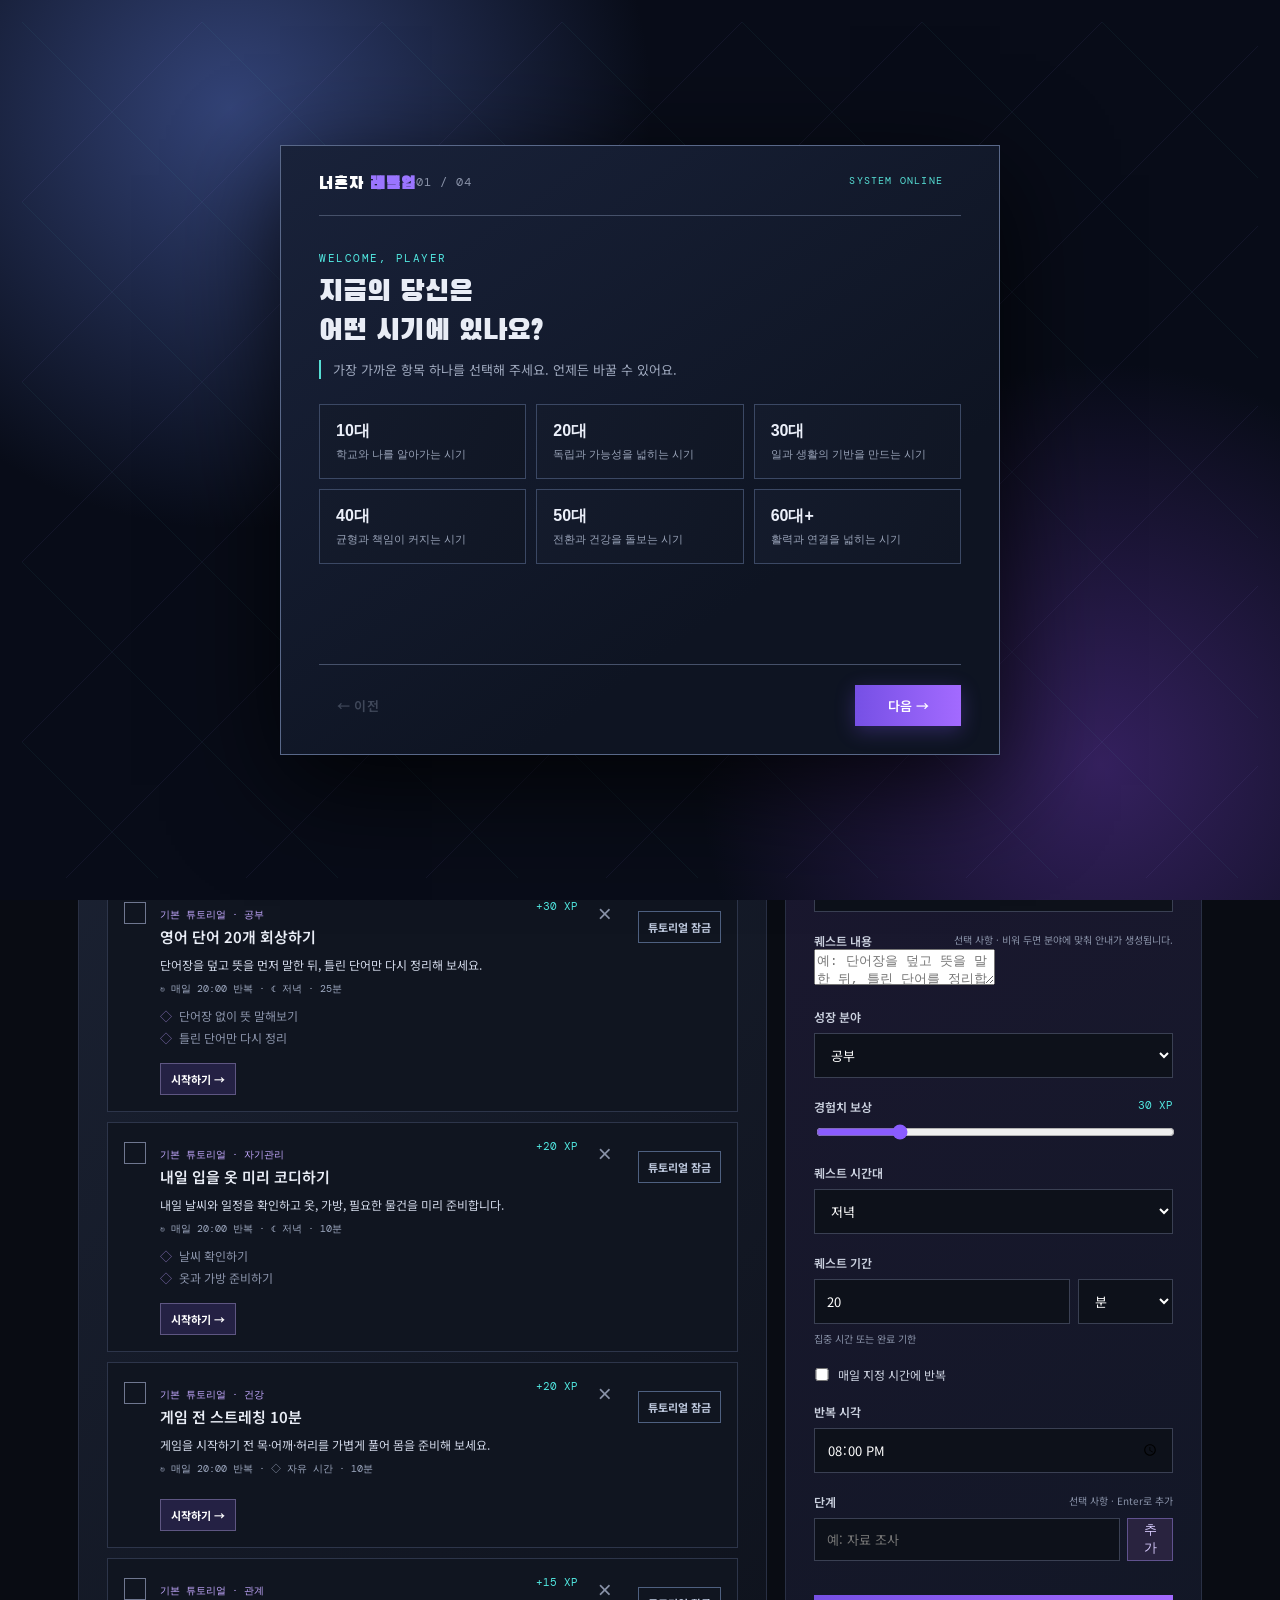
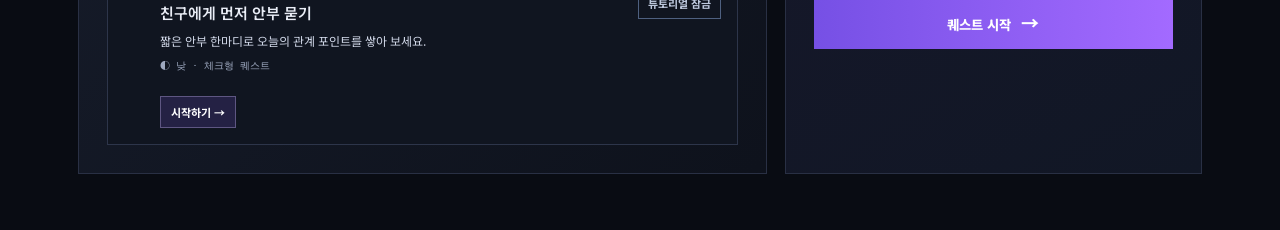
==== commit b6ad5adb: "Improve quest editing and timer start" ====
--- a/index.html
+++ b/index.html
@@ -18,8 +18,9 @@
 .mode-switch{display:flex;border:1px solid #3a4053;padding:3px}.mode{border:0;background:transparent;color:#8992a8;padding:7px 10px;cursor:pointer;font:11px "Noto Sans KR"}.mode.active{background:#7958da;color:#fff}.category-filter{display:flex;gap:5px;margin:-6px 0 16px;overflow:auto}.filter{border:1px solid #343c51;background:transparent;color:#aeb6ca;padding:6px 9px;cursor:pointer;font:11px "Noto Sans KR";white-space:nowrap}.filter.active{border-color:#9271ec;color:#d5c7ff;background:#292341}.category{color:#c4a9ff;font:10px "DM Mono"}.quest-heading h3{margin:3px 0 0}.approval-status{display:inline-block;margin-top:9px;color:#efc56e;font:10px "DM Mono"}select{width:100%;margin-top:8px;border:1px solid #3a4053;background:#0d111a;color:white;padding:11px 12px;font:13px "Noto Sans KR";outline-color:#8a5cff}.parent-dashboard{border:1px solid #293044;background:linear-gradient(135deg,#171c29,#111521);margin-top:18px;padding:28px}.parent-intro{display:flex;justify-content:space-between;align-items:start;border-bottom:1px solid #293044;padding-bottom:22px}.parent-intro h2{font-size:26px;margin:5px 0}.parent-intro p:last-child{font-size:13px;color:#8992a8}.connection{color:#aab3c5;font-size:12px}.connection span{display:inline-block;width:8px;height:8px;border-radius:50%;background:#51e7e0;margin-right:5px}.parent-grid{display:grid;grid-template-columns:1.2fr .8fr;gap:18px;margin-top:22px}.approval-panel,.reward-panel{border:1px solid #30384a;padding:20px;background:#101521}.approval-item,.reward-item{display:flex;align-items:center;justify-content:space-between;padding:13px 0;border-bottom:1px solid #252c3d;gap:14px}.approval-item:last-child,.reward-item:last-child{border:0}.approval-item h3,.reward-item h3{font-size:14px;margin:0}.approval-item p,.reward-item p{font-size:11px;color:#8992a8;margin:4px 0}.approve{border:0;background:#54d6be;color:#0b2524;padding:8px 11px;font:700 11px "Noto Sans KR";cursor:pointer;white-space:nowrap}.reward-cost{color:#c5a8ff;font:11px "DM Mono"}.reward-form{display:grid;grid-template-columns:1fr 70px auto;gap:6px;margin-top:14px}.reward-form input{margin:0}.reward-form button{border:0;background:#7658ce;color:#fff;padding:0 12px;cursor:pointer;font:12px "Noto Sans KR"}@media(max-width:760px){.topbar{gap:9px}.date{display:none}.parent-grid{grid-template-columns:1fr}.parent-dashboard{padding:22px}.parent-intro{display:block}.connection{margin-top:12px}.reward-form{grid-template-columns:1fr 65px}.reward-form button{grid-column:1/-1;padding:10px}}
 .today-board{border:1px solid #39435c;background:linear-gradient(120deg,#161d30,#101625);padding:25px 28px;margin:0 0 18px}.today-board-head{display:flex;align-items:flex-start;justify-content:space-between;gap:18px}.today-board h2{font-size:24px;margin:5px 0}.today-board-head>div>p:last-child{font-size:13px;color:#a8b1c5;margin:7px 0 0}.start-all,.start-quest{border:1px solid #765be0;background:linear-gradient(90deg,#6747d0,#8c68ed);color:#fff;cursor:pointer;font:700 12px "Noto Sans KR";padding:12px 15px;white-space:nowrap}.start-all:disabled,.start-quest:disabled{background:#1b2130;border-color:#384056;color:#778096;cursor:default}.status-grid{display:grid;grid-template-columns:repeat(4,1fr);border:1px solid #323c52;margin-top:23px}.status-grid>div{padding:13px 16px;border-right:1px solid #323c52}.status-grid>div:last-child{border:0}.status-grid span,.status-grid small{display:block;font:10px "DM Mono";color:#919bb1}.status-grid strong{font:27px "Black Han Sans";line-height:1.25;color:#fff;margin:4px 0}.time-lanes{display:grid;grid-template-columns:repeat(4,1fr);gap:8px;margin-top:14px}.time-lane{min-height:88px;border:1px solid #2e3850;background:#0d1320;padding:12px;display:grid;grid-template-columns:20px 1fr;column-gap:7px}.lane-icon{color:#62e4da;font-size:15px}.time-lane small{color:#98a4bb;font:10px "DM Mono"}.time-lane strong{display:block;color:#fff;font:600 14px "DM Mono";margin-top:2px}.time-lane p{grid-column:1/-1;color:#a7b0c5;font-size:10px;line-height:1.5;margin:7px 0 0}.quest-card.active{border-color:#5bced0;box-shadow:inset 3px 0 #51e7e0}.quest-meta{margin:8px 0 0;color:#9ea9c0;font:10px "DM Mono"}.start-quest{margin-top:12px;padding:7px 10px;font-size:11px;background:#242144;border-color:#5e5682}.repeat-setting{display:flex;align-items:center;gap:8px;font-weight:400}.repeat-setting input{width:16px;margin:0;accent-color:#8a5cff}.focus-screen{position:fixed;z-index:30;inset:0;display:grid;place-items:center;padding:24px;background:radial-gradient(circle at 50% 35%,#293861 0,transparent 45%),#080c16}.focus-screen[hidden]{display:none}.focus-card{width:min(560px,100%);padding:42px 36px;border:1px solid #6575a2;background:linear-gradient(145deg,#1a2440,#0d1322);text-align:center;box-shadow:0 30px 100px #000d}.focus-category{display:inline-block;margin-top:25px;color:#63e2d8;font:11px "DM Mono"}.focus-card h2{font:28px "Black Han Sans","Noto Sans KR";line-height:1.4;margin:11px 0}.focus-card>p:not(.eyebrow){color:#aeb8cc;font-size:13px;line-height:1.7}.focus-time{display:block;margin:30px 0;font:72px "DM Mono";letter-spacing:-5px;color:#fff;text-shadow:0 0 25px #6d55e677}.focus-actions{display:flex;gap:8px;justify-content:center}.focus-actions button,.focus-exit{border:0;padding:13px 17px;cursor:pointer;font:700 12px "Noto Sans KR"}.focus-secondary{background:#283148;color:#d5dcec}.focus-complete{background:#55d9c7;color:#0b2526}.focus-exit{margin-top:22px;background:transparent;color:#a4aec2}
 @media(max-width:760px){.today-board{padding:22px}.today-board-head{display:block}.start-all{margin-top:16px;width:100%}.status-grid{grid-template-columns:1fr 1fr}.status-grid>div:nth-child(2){border-right:0}.status-grid>div:nth-child(-n+2){border-bottom:1px solid #323c52}.time-lanes{grid-template-columns:1fr 1fr}.focus-card{padding:34px 20px}.focus-time{font-size:55px}}
-.quest-card.selected{border-color:#876ded;background:#181733}.quest-card.selected .check-button{background:#8264e2;border-color:#aa91ff}.quest-card.selected .check-button:after{content:"✓";color:#fff;font-weight:900}.profile-button{border:1px solid #4e426c;background:#17172a;color:#d2c4ff;padding:7px 10px;cursor:pointer;font:11px "Noto Sans KR"}.profile-screen{position:fixed;inset:0;z-index:40;overflow:auto;padding:30px;background:#080c16e8}.profile-screen[hidden]{display:none}.profile-card{width:min(780px,100%);margin:auto;border:1px solid #596987;background:#111827;box-shadow:0 25px 100px #000;padding:30px}.profile-head{display:flex;justify-content:space-between;gap:18px;border-bottom:1px solid #354057;padding-bottom:20px}.profile-head h2{margin:5px 0;font-size:24px}.profile-head p:last-child{color:#a8b1c5;font-size:12px;line-height:1.6;margin:7px 0 0}.profile-head button{border:0;background:transparent;color:#c6cedf;font-size:28px;cursor:pointer}.profile-card fieldset{border:1px solid #344057;margin:20px 0;padding:18px}.profile-card legend{color:#61e1d7;font:11px "DM Mono";padding:0 7px}.profile-grid{display:grid;grid-template-columns:1fr 1fr;gap:4px 16px}.profile-grid label{margin:10px 0;font-size:12px}.profile-grid .wide{grid-column:1/-1}.profile-grid textarea{width:100%;min-height:76px;margin-top:8px;resize:vertical;border:1px solid #3a4053;background:#0d111a;color:#fff;padding:10px;font:13px "Noto Sans KR";outline-color:#8a5cff}.profile-actions{display:flex;justify-content:flex-end;gap:8px}.profile-actions button{border:0;padding:12px 16px;cursor:pointer;font:700 12px "Noto Sans KR"}.profile-actions button:first-child{background:#283148;color:#d5dcec}.profile-actions button:last-child{background:#7455dc;color:#fff}@media(max-width:600px){.today-board{padding:18px}.today-board h2{font-size:21px}.status-grid strong{font-size:23px}.time-lane{min-height:94px;padding:10px}.profile-button{margin-left:auto;min-height:34px}.mode-switch{display:none}.profile-screen{padding:0}.profile-card{min-height:100vh;padding:20px 16px;border:0}.profile-head h2{font-size:21px}.profile-grid{grid-template-columns:1fr}.profile-grid .wide{grid-column:auto}.profile-card fieldset{padding:14px 12px}.profile-actions{position:sticky;bottom:0;padding:12px 0 2px;background:#111827}.profile-actions button{flex:1;min-height:46px}.focus-screen{padding:0}.focus-card{min-height:100vh;width:100%;display:flex;flex-direction:column;justify-content:center;padding:28px 22px}.focus-time{font-size:60px;margin:34px 0}.focus-actions button{min-height:52px;flex:1}.focus-exit{min-height:44px}.start-quest{min-height:38px}.check-button{width:25px;height:25px}.quest-meta{line-height:1.5}.onboarding-card{padding-bottom:calc(22px + env(safe-area-inset-bottom))}}
+.quest-card.selected{border-color:#876ded;background:#181733}.quest-card.selected .check-button{background:#8264e2;border-color:#aa91ff}.quest-card.selected .check-button:after{content:"✓";color:#fff;font-weight:900}.edit-quest{margin:12px 0 0 6px;padding:7px 9px;border:1px solid #4e6080;background:transparent;color:#bdc8dd;cursor:pointer;font:700 11px "Noto Sans KR"}.edit-quest:hover{border-color:#8f73f4;color:#fff}.profile-button{border:1px solid #4e426c;background:#17172a;color:#d2c4ff;padding:7px 10px;cursor:pointer;font:11px "Noto Sans KR"}.profile-screen,.edit-screen{position:fixed;inset:0;z-index:40;overflow:auto;padding:30px;background:#080c16e8}.profile-screen[hidden],.edit-screen[hidden]{display:none}.profile-card,.edit-card{width:min(780px,100%);margin:auto;border:1px solid #596987;background:#111827;box-shadow:0 25px 100px #000;padding:30px}.profile-head,.edit-head{display:flex;justify-content:space-between;gap:18px;border-bottom:1px solid #354057;padding-bottom:20px}.profile-head h2,.edit-head h2{margin:5px 0;font-size:24px}.profile-head p:last-child,.edit-head p:last-child{color:#a8b1c5;font-size:12px;line-height:1.6;margin:7px 0 0}.profile-head button,.edit-head button{border:0;background:transparent;color:#c6cedf;font-size:28px;cursor:pointer}.profile-card fieldset{border:1px solid #344057;margin:20px 0;padding:18px}.profile-card legend{color:#61e1d7;font:11px "DM Mono";padding:0 7px}.profile-grid{display:grid;grid-template-columns:1fr 1fr;gap:4px 16px}.profile-grid label{margin:10px 0;font-size:12px}.profile-grid .wide{grid-column:1/-1}.profile-card textarea,.edit-card textarea{width:100%;min-height:76px;margin-top:8px;resize:vertical;border:1px solid #3a4053;background:#0d111a;color:#fff;padding:10px;font:13px "Noto Sans KR";outline-color:#8a5cff}.edit-card form{margin-top:18px}.edit-card label{display:block;margin:13px 0;color:#d5dcec;font-size:12px}.edit-card input,.edit-card select{margin-top:7px}.edit-card input:disabled,.edit-card select:disabled{opacity:.5;cursor:not-allowed}.profile-actions,.edit-actions{display:flex;justify-content:flex-end;gap:8px}.profile-actions button,.edit-actions button{border:0;padding:12px 16px;cursor:pointer;font:700 12px "Noto Sans KR"}.profile-actions button:first-child,.edit-actions button:first-child{background:#283148;color:#d5dcec}.profile-actions button:last-child,.edit-actions button:last-child{background:#7455dc;color:#fff}@media(max-width:600px){.today-board{padding:18px}.today-board h2{font-size:21px}.status-grid strong{font-size:23px}.time-lane{min-height:94px;padding:10px}.profile-button{margin-left:auto;min-height:34px}.mode-switch{display:none}.profile-screen,.edit-screen{padding:0}.profile-card,.edit-card{min-height:100vh;padding:20px 16px;border:0}.profile-head h2,.edit-head h2{font-size:21px}.profile-grid{grid-template-columns:1fr}.profile-grid .wide{grid-column:auto}.profile-card fieldset{padding:14px 12px}.profile-actions,.edit-actions{position:sticky;bottom:0;padding:12px 0 2px;background:#111827}.profile-actions button,.edit-actions button{flex:1;min-height:46px}.focus-screen{padding:0}.focus-card{min-height:100vh;width:100%;display:flex;flex-direction:column;justify-content:center;padding:28px 22px}.focus-time{font-size:60px;margin:34px 0}.focus-actions button{min-height:52px;flex:1}.focus-exit{min-height:44px}.start-quest,.edit-quest{min-height:38px}.check-button{width:25px;height:25px}.quest-meta{line-height:1.5}.onboarding-card{padding-bottom:calc(22px + env(safe-area-inset-bottom))}}
 .result-screen{position:fixed;inset:0;z-index:50;display:grid;place-items:center;padding:24px;background:#080c16e6}.result-screen[hidden]{display:none}.result-card{width:min(430px,100%);text-align:center;padding:38px 28px;border:1px solid #6878a2;background:linear-gradient(145deg,#1d2743,#101727);box-shadow:0 30px 100px #000d}.result-mark{display:grid;place-items:center;width:58px;height:58px;margin:auto;border:1px solid #64e2d8;border-radius:50%;background:#163834;color:#67e6da;font:32px "DM Mono"}.result-mark.timeout{border-color:#d5a36e;background:#37291d;color:#efc27c}.result-card h2{margin:15px 0 9px;font:26px "Black Han Sans","Noto Sans KR"}.result-card p:not(.eyebrow){min-height:42px;color:#b8c0d2;font-size:13px;line-height:1.65}.result-xp{display:block;margin:19px 0;color:#62e4da;font:18px "DM Mono"}.result-actions{display:flex;gap:8px;justify-content:center}.result-actions button{border:0;padding:13px 16px;cursor:pointer;font:700 12px "Noto Sans KR"}.result-primary{background:#7656dd;color:#fff}.result-secondary{background:#29344b;color:#dce4f3}@media(max-width:600px){.result-screen{padding:18px}.result-card{padding:34px 22px}.result-actions button{flex:1;min-height:48px}}
+.quest-description{margin:8px 0 0;color:#d0d7e7;font-size:12px;line-height:1.6}.focus-start{background:#7656dd;color:#fff}
 .duration-entry{display:grid;grid-template-columns:1fr 95px;gap:8px;margin-top:8px}.duration-entry input,.duration-entry select{margin:0}.duration-entry+ .field-hint{display:block;float:none;margin-top:7px;color:#8992a8;font-size:10px;font-weight:400}
 
 .onboarding{position:fixed;inset:0;z-index:20;display:flex;align-items:center;justify-content:center;padding:24px;background:radial-gradient(circle at 20% 10%,#293861 0,transparent 38%),#090c13}.onboarding[hidden]{display:none}.onboarding-card{width:min(720px,100%);min-height:610px;border:1px solid #3a4260;background:linear-gradient(145deg,#171d30,#0d111b);box-shadow:0 24px 80px #000a;display:flex;flex-direction:column;padding:28px 38px}.onboard-top{display:flex;justify-content:space-between;color:#8992a8;font:12px "DM Mono";letter-spacing:1px;border-bottom:1px solid #30384c;padding-bottom:20px}.onboard-brand{font-family:"Black Han Sans";color:white;font-size:17px}.onboard-brand b{color:#9a75ff}.onboard-page{display:none;flex:1;padding-top:35px}.onboard-page.active{display:block}.onboard-page h2{font-size:29px;line-height:1.36;margin:8px 0 8px;letter-spacing:-1px}.onboard-desc{font-size:13px;color:#9ea8bd;margin:0 0 25px}.choice-grid{display:grid;gap:10px}.choice-grid.two{grid-template-columns:1fr 1fr}.choice-grid button,.starter-item{border:1px solid #374056;background:#111725;color:#ecf0fa;text-align:left;padding:16px;cursor:pointer;transition:.18s}.choice-grid button:hover,.choice-grid button.selected,.starter-item.selected{border-color:#9a75ff;background:#211d38;box-shadow:inset 3px 0 #9a75ff}.choice-grid strong{display:block;font-size:15px}.choice-grid span{display:block;font-size:11px;color:#98a2b7;margin-top:5px}.role-grid{grid-template-columns:1fr 1fr}.goals{grid-template-columns:repeat(3,1fr)}.goals button{padding:14px}.starter-list{display:grid;gap:9px}.starter-item{display:flex;align-items:center;gap:12px;padding:13px}.starter-check{width:20px;height:20px;border:1px solid #6d7790;display:grid;place-items:center;flex:none}.starter-item.selected .starter-check{background:#58e0d3;border-color:#58e0d3;color:#0c2230}.starter-item strong{font-size:14px}.starter-item span{margin-left:auto;color:#58e0d3;font:11px "DM Mono"}.onboard-footer{display:flex;justify-content:space-between;border-top:1px solid #30384c;padding-top:20px}.onboard-back,.onboard-next{border:0;padding:11px 18px;cursor:pointer;font:600 13px "Noto Sans KR"}.onboard-back{background:transparent;color:#96a1b7}.onboard-back:disabled{opacity:.35}.onboard-next{background:linear-gradient(90deg,#7650e5,#a36aff);color:white;min-width:106px}@media(max-width:600px){.onboarding{padding:0}.onboarding-card{border:0;min-height:100vh;padding:22px}.onboard-page{padding-top:27px}.onboard-page h2{font-size:25px}.goals{grid-template-columns:1fr 1fr}.choice-grid.two,.role-grid{grid-template-columns:1fr}.choice-grid button{padding:12px}}
@@ -85,6 +86,7 @@
           <h2>새 퀘스트 생성</h2>
           <form id="questForm">
             <label>퀘스트 이름<input id="questTitle" required maxlength="50" placeholder="예: 영어 단어 20개 복습하기" /></label>
+            <label>퀘스트 내용 <span class="field-hint">선택 사항 · 비워 두면 분야에 맞춰 안내가 생성됩니다.</span><textarea id="questDescription" maxlength="240" placeholder="예: 단어장을 덮고 뜻을 말한 뒤, 틀린 단어를 정리합니다."></textarea></label>
             <label>성장 분야<select id="category"><option>공부</option><option>자기관리</option><option>건강</option><option>취미</option><option>관계</option></select></label>
             <label>경험치 보상 <output id="rewardOutput">30 XP</output><input id="reward" type="range" min="10" max="100" value="30" step="10" /></label>
             <label>퀘스트 시간대<select id="questSlot"><option value="아침">아침</option><option value="낮">낮</option><option value="저녁" selected>저녁</option><option value="자유 시간">자유 시간</option></select></label>
@@ -105,8 +107,9 @@
     <template id="questTemplate">
       <article class="quest-card">
         <button class="check-button" aria-label="오늘 실행할 퀘스트 선택"></button>
-        <div class="quest-body"><div class="quest-heading"><div><span class="category"></span><h3></h3></div><span class="reward"></span></div><p class="quest-meta"></p><ul class="steps"></ul><span class="approval-status"></span><button class="start-quest">시작하기 <span>→</span></button></div>
+        <div class="quest-body"><div class="quest-heading"><div><span class="category"></span><h3></h3></div><span class="reward"></span></div><p class="quest-description"></p><p class="quest-meta"></p><ul class="steps"></ul><span class="approval-status"></span><button class="start-quest">시작하기 <span>→</span></button></div>
         <button class="delete-button" aria-label="퀘스트 삭제">×</button>
+        <button class="edit-quest" type="button">수정</button>
       </article>
     </template>
     <section class="profile-screen" id="profileScreen" hidden aria-label="나의 비공개 정보">
@@ -119,6 +122,23 @@
         </form>
       </div>
     </section>
+    <section class="edit-screen" id="editScreen" hidden aria-label="퀘스트 수정">
+      <div class="edit-card">
+        <div class="edit-head"><div><p class="eyebrow">QUEST SETTINGS</p><h2>퀘스트 수정</h2><p id="editGuide">목표에 맞게 퀘스트를 조정해 보세요.</p></div><button id="editClose" aria-label="닫기">×</button></div>
+        <form id="editForm">
+          <label>퀘스트 이름<input id="editTitle" required maxlength="50" /></label>
+          <label>퀘스트 내용 <span class="field-hint">제목 아래에 표시되는 실행 안내</span><textarea id="editDescription" maxlength="240" placeholder="이 퀘스트에서 할 일을 간단히 적어 주세요."></textarea></label>
+          <label>성장 분야<select id="editCategory"><option>공부</option><option>자기관리</option><option>건강</option><option>취미</option><option>관계</option></select></label>
+          <label>경험치 보상 <output id="editRewardOutput">30 XP</output><input id="editReward" type="range" min="10" max="100" value="30" step="10" /></label>
+          <label>퀘스트 시간대<select id="editSlot"><option value="아침">아침</option><option value="낮">낮</option><option value="저녁">저녁</option><option value="자유 시간">자유 시간</option></select></label>
+          <label>퀘스트 기간<div class="duration-entry"><input id="editTimeValue" type="number" min="1" max="365" required /><select id="editTimeUnit"><option value="minute">분</option><option value="hour">시간</option><option value="day">일</option></select></div><span class="field-hint">집중 시간 또는 완료 기한</span></label>
+          <label class="repeat-setting"><input id="editRepeat" type="checkbox" /> <span>매일 지정 시간에 반복</span></label>
+          <label id="editRepeatTimeWrap" hidden>반복 시각<input id="editRepeatAt" type="time" value="20:00" /></label>
+          <label>단계 <span class="field-hint">한 줄에 하나씩 입력</span><textarea id="editSteps" maxlength="500" placeholder="예: 자료 조사"></textarea></label>
+          <div class="edit-actions"><button type="button" id="editCancel">취소</button><button type="submit">수정 저장</button></div>
+        </form>
+      </div>
+    </section>
     <section class="focus-screen" id="focusScreen" hidden aria-label="퀘스트 집중 화면">
       <div class="focus-card">
         <p class="eyebrow">FOCUS MODE · OTHER QUESTS HIDDEN</p>
@@ -126,7 +146,7 @@
         <h2 id="focusTitle"></h2>
         <p id="focusGuide">이 퀘스트에만 집중해 보세요.</p>
         <strong class="focus-time" id="focusTime">00:00</strong>
-        <div class="focus-actions"><button id="focusPause" class="focus-secondary">일시정지</button><button id="focusComplete" class="focus-complete">완료 확인</button></div>
+        <div class="focus-actions"><button id="focusStart" class="focus-start">집중 시작</button><button id="focusPause" class="focus-secondary">일시정지</button><button id="focusComplete" class="focus-complete">완료 확인</button></div>
         <button id="focusExit" class="focus-exit">← 현황판으로 돌아가기</button>
       </div>
     </section>
@@ -221,16 +241,19 @@
 
 const key='life-quest-demo-v2',profileKey='life-quest-profile-v1',privateProfileKey='life-quest-private-profile-v1',dayKey='life-quest-day-v1';
 const seed={quests:[
-  {id:1,title:'영어 단어 20개 회상하기',category:'공부',reward:30,completed:false,approved:true,steps:['단어장 없이 뜻 말해보기','틀린 단어만 다시 정리'],slot:'저녁',duration:25,repeat:true,active:false},
-  {id:2,title:'내일 입을 옷 미리 코디하기',category:'자기관리',reward:20,completed:true,approved:true,steps:['날씨 확인하기','옷과 가방 준비하기'],slot:'저녁',duration:10,repeat:true,active:false},
-  {id:3,title:'게임 전 스트레칭 10분',category:'건강',reward:20,completed:false,approved:true,steps:[],slot:'자유 시간',duration:10,repeat:true,active:false},
-  {id:4,title:'친구에게 먼저 안부 묻기',category:'관계',reward:15,completed:false,approved:true,steps:[],slot:'낮',duration:0,repeat:false,active:false}],rewards:[]};
+  {id:1,title:'영어 단어 20개 회상하기',description:'단어장을 덮고 뜻을 먼저 말한 뒤, 틀린 단어만 다시 정리해 보세요.',category:'공부',reward:30,completed:false,approved:true,tutorial:true,steps:['단어장 없이 뜻 말해보기','틀린 단어만 다시 정리'],slot:'저녁',duration:25,repeat:true,active:false},
+  {id:2,title:'내일 입을 옷 미리 코디하기',description:'내일 날씨와 일정을 확인하고 옷, 가방, 필요한 물건을 미리 준비합니다.',category:'자기관리',reward:20,completed:true,approved:true,tutorial:true,steps:['날씨 확인하기','옷과 가방 준비하기'],slot:'저녁',duration:10,repeat:true,active:false},
+  {id:3,title:'게임 전 스트레칭 10분',description:'게임을 시작하기 전 목·어깨·허리를 가볍게 풀어 몸을 준비해 보세요.',category:'건강',reward:20,completed:false,approved:true,tutorial:true,steps:[],slot:'자유 시간',duration:10,repeat:true,active:false},
+  {id:4,title:'친구에게 먼저 안부 묻기',description:'짧은 안부 한마디로 오늘의 관계 포인트를 쌓아 보세요.',category:'관계',reward:15,completed:false,approved:true,tutorial:true,steps:[],slot:'낮',duration:0,repeat:false,active:false}],rewards:[]};
 let data=JSON.parse(localStorage.getItem(key)||'null')||structuredClone(seed),draft=[],filter='전체',focusQuest=null,focusInterval=null,focusRemaining=0,paused=false;
 const $=s=>document.querySelector(s),safe=s=>{const e=document.createElement('i');e.textContent=s;return e.innerHTML},save=()=>localStorage.setItem(key,JSON.stringify(data));
-const defaults=q=>Object.assign(q,{slot:q.slot||'자유 시간',duration:Number(q.duration||0),timeValue:Number(q.timeValue||q.duration||0),timeUnit:q.timeUnit||'minute',repeatAt:q.repeatAt||'20:00',repeat:Boolean(q.repeat),active:Boolean(q.active),selected:Boolean(q.selected),approved:q.approved!==false,timerRemaining:Number.isFinite(q.timerRemaining)?q.timerRemaining:null,timerPaused:Boolean(q.timerPaused)});
+const defaultDescription=q=>({공부:'오늘 정한 분량에 집중하고, 마지막에 배운 내용을 짧게 정리해 보세요.',자기관리:'지금의 나를 돌보는 작은 행동 하나를 끝까지 해보세요.',건강:'무리하지 않는 범위에서 몸의 상태를 살피며 천천히 진행해 보세요.',취미:'결과보다 즐거움에 집중해, 나만의 시간을 만들어 보세요.',관계:'상대에게 부담 없는 한마디로 자연스럽게 연결을 시작해 보세요.'}[q.category]||'정한 목표를 작은 행동으로 나누어 차분히 완료해 보세요.');
+const defaults=q=>Object.assign(q,{description:q.description||defaultDescription(q),slot:q.slot||'자유 시간',duration:Number(q.duration||0),timeValue:Number(q.timeValue||q.duration||0),timeUnit:q.timeUnit||'minute',repeatAt:q.repeatAt||'20:00',repeat:Boolean(q.repeat),tutorial:q.tutorial===true||[1,2,3,4].includes(q.id),active:Boolean(q.active),selected:Boolean(q.selected),approved:q.approved!==false,timerRemaining:Number.isFinite(q.timerRemaining)?q.timerRemaining:null,timerPaused:Boolean(q.timerPaused),timerStarted:Boolean(q.timerStarted)});
 data.quests.forEach(defaults);
 function resetDaily(){const today=new Date().toLocaleDateString('sv-SE');if(localStorage.getItem(dayKey)===today)return;data.quests.forEach(q=>{if(q.repeat){q.completed=false;q.active=false}});localStorage.setItem(dayKey,today);save()}
 function activeQuest(){return data.quests.find(q=>q.active&&!q.completed)}
+function level(){return Math.floor(data.quests.filter(q=>q.completed).reduce((n,q)=>n+q.reward,0)/100)+1}
+function tutorialLocked(q){return q.tutorial&&level()<5}
 function icon(slot){return ({'아침':'☀','낮':'◐','저녁':'☾','자유 시간':'◇'})[slot]||'◇'}
 function durationLabel(q){if(!q.duration)return '체크형 퀘스트';const unit={minute:'분',hour:'시간',day:'일'}[q.timeUnit]||'분';return `${q.timeValue||q.duration}${unit}`}
 function meta(q){return `${q.repeat?`↻ 매일 ${q.repeatAt} 반복 · `:''}${icon(q.slot)} ${q.slot} · ${durationLabel(q)}`}
@@ -238,11 +261,11 @@
 function showResult(type,q){
   const completeMessages=q.repeat?['오늘의 루틴을 지켰어요. 내일의 나도 이어갈 수 있습니다.','연속 성공 기록이 쌓이고 있어요. 성장 리듬을 만들고 있습니다.']:q.steps.length?['목표 퀘스트의 한 단계를 완료했습니다. 다음 단계가 열렸어요.','어려운 과정을 끝까지 해냈어요. 성장 포인트가 쌓입니다.']:['집중 시간 종료. 흔들리지 않고 끝까지 해냈어요.','오늘의 경험치를 획득했습니다.'];
   const timeoutMessages=['이번 퀘스트는 여기까지예요. 다음 시도에서 다시 도전할 수 있습니다.','오늘의 현실을 우선하세요. 시간대를 조정해서 다시 이어갈 수 있어요.'];
-  const isComplete=type==='complete',isCreated=type==='created',message=isCreated?`「${q.title}」 퀘스트가 생성되었습니다. ${q.repeat?`매일 ${q.repeatAt}에 반복됩니다.`:'원하는 시간에 시작해 보세요.'}`:(isComplete?completeMessages:timeoutMessages)[Math.floor(Math.random()*(isComplete?completeMessages.length:timeoutMessages.length))];
-  $('#resultMark').textContent=isComplete?'✓':isCreated?'＋':'◇';$('#resultMark').classList.toggle('timeout',!isComplete&&!isCreated);$('#resultLabel').textContent=isComplete?'QUEST COMPLETE':isCreated?'NEW QUEST CREATED':'QUEST PAUSED';$('#resultTitle').textContent=isComplete?'퀘스트 완료!':isCreated?'새 퀘스트가 생성되었습니다!':'이번 도전은 보류';$('#resultMessage').textContent=message;$('#resultXp').textContent=isComplete?`+${q.reward} XP 획득`:isCreated?`${durationLabel(q)} · +${q.reward} XP`:'경험치는 줄지 않아요';$('#resultActions').innerHTML=isComplete||isCreated?'<button class="result-primary" data-result="close">현황판 보기</button>':'<button class="result-secondary" data-result="retry">다시 도전하기</button><button class="result-primary" data-result="close">현황판으로</button>';$('#resultScreen').hidden=false;
+  const isComplete=type==='complete',isCreated=type==='created',isEdited=type==='edited',isLocked=type==='locked',message=isCreated?`「${q.title}」 퀘스트가 생성되었습니다. ${q.repeat?`매일 ${q.repeatAt}에 반복됩니다.`:'원하는 시간에 시작해 보세요.'}`:isEdited?`「${q.title}」 설정을 저장했습니다. ${q.active?'진행 중인 타이머는 그대로 유지됩니다.':'준비가 되면 시작해 보세요.'}`:isLocked?'LV.5에 도달하기 전에는 기본 튜토리얼 퀘스트의 목표·보상·시간을 변경하거나 삭제할 수 없습니다. 완료와 시작은 가능합니다.':(isComplete?completeMessages:timeoutMessages)[Math.floor(Math.random()*(isComplete?completeMessages.length:timeoutMessages.length))];
+  $('#resultMark').textContent=isComplete?'✓':isCreated?'＋':isEdited?'✎':isLocked?'🔒':'◇';$('#resultMark').classList.toggle('timeout',!isComplete&&!isCreated&&!isEdited&&!isLocked);$('#resultLabel').textContent=isComplete?'QUEST COMPLETE':isCreated?'NEW QUEST CREATED':isEdited?'QUEST UPDATED':isLocked?'TUTORIAL QUEST LOCKED':'QUEST PAUSED';$('#resultTitle').textContent=isComplete?'퀘스트 완료!':isCreated?'새 퀘스트가 생성되었습니다!':isEdited?'퀘스트를 수정했습니다':isLocked?'튜토리얼 퀘스트 잠금':'이번 도전은 보류';$('#resultMessage').textContent=message;$('#resultXp').textContent=isComplete?`+${q.reward} XP 획득`:isCreated||isEdited?`${durationLabel(q)} · +${q.reward} XP`:isLocked?'LV.5부터 수정 가능':'경험치는 줄지 않아요';$('#resultActions').innerHTML=isComplete||isCreated||isEdited||isLocked?'<button class="result-primary" data-result="close">현황판 보기</button>':'<button class="result-secondary" data-result="retry">다시 도전하기</button><button class="result-primary" data-result="close">현황판으로</button>';$('#resultScreen').hidden=false;
   $('#resultActions').querySelectorAll('[data-result]').forEach(b=>b.onclick=()=>{if(b.dataset.result==='retry'){q.timerRemaining=q.duration*60;q.timerPaused=false;q.active=true;save();$('#resultScreen').hidden=true;openFocus(q);return}$('#resultScreen').hidden=true});
 }
-function start(q){if(q.completed)return;if(!q.duration)q.duration=20;if(q.timerRemaining===null)q.timerRemaining=q.duration*60;data.quests.forEach(x=>{if(x.id!==q.id)x.active=false});q.active=true;save();render();openFocus(q)}
+function start(q){if(q.completed)return;if(!q.duration)q.duration=20;if(q.timerRemaining===null)q.timerRemaining=q.duration*60;q.timerStarted=false;data.quests.forEach(x=>{if(x.id!==q.id)x.active=false});q.active=true;save();render();openFocus(q)}
 function renderBoard(){const done=data.quests.filter(q=>q.completed),active=data.quests.filter(q=>q.active&&!q.completed),remain=data.quests.filter(q=>!q.completed&&!q.active),selected=remain.filter(q=>q.selected);
   $('#statusDone').textContent=done.length;$('#statusActive').textContent=active.length;$('#statusRemaining').textContent=remain.length;$('#statusMinutes').textContent=done.filter(q=>q.duration).reduce((n,q)=>n+q.duration,0);
   $('#todaySummary').textContent=active.length?`「${active[0].title}」 진행 중 · 집중 모드로 돌아갈 수 있어요.`:remain.length?`지금 시작할 수 있는 퀘스트가 ${remain.length}개 있어요.`:'오늘의 퀘스트를 모두 마쳤어요. 훌륭합니다!';
@@ -251,16 +274,21 @@
 function render(){const done=data.quests.filter(q=>q.completed),xp=done.reduce((n,q)=>n+q.reward,0),level=Math.floor(xp/100)+1,total=data.quests.length;
   $('#level').textContent=level;$('#rank').textContent=level>=7?'B':level>=3?'C':'E';$('#xpLabel').textContent=`${xp%100} / 100 XP`;$('#xpBar').style.width=`${xp%100}%`;$('#doneCount').textContent=done.length;$('#totalCount').textContent=total;$('#dailyBar').style.width=`${total?done.length/total*100:0}%`;$('#remaining').textContent=`${total-done.length} LEFT`;$('#dailyMessage').textContent=activeQuest()?`진행 중: ${activeQuest().title}`:`매일 반복 퀘스트 ${data.quests.filter(q=>q.repeat).length}개를 관리하고 있어요.`;renderBoard();
   const list=$('#questList');list.innerHTML='';const qs=data.quests.filter(q=>filter==='전체'||q.category===filter);$('#emptyState').hidden=qs.length>0;
-  qs.forEach(q=>{const n=$('#questTemplate').content.cloneNode(true),c=n.querySelector('.quest-card');c.classList.toggle('completed',q.completed);c.classList.toggle('active',q.active&&!q.completed);c.classList.toggle('selected',q.selected&&!q.completed);n.querySelector('h3').textContent=q.title;n.querySelector('.category').textContent=q.category;n.querySelector('.reward').textContent=`+${q.reward} XP`;n.querySelector('.quest-meta').textContent=meta(q);
-    const b=n.querySelector('.start-quest');b.disabled=q.completed;b.textContent=q.active?'진행 중 · 타이머 보기':'시작하기 →';b.onclick=()=>q.active?openFocus(q):start(q);const check=n.querySelector('.check-button');check.disabled=q.completed;check.setAttribute('aria-pressed',String(q.selected));check.onclick=()=>{q.selected=!q.selected;save();render()};n.querySelector('.delete-button').onclick=()=>{data.quests=data.quests.filter(x=>x.id!==q.id);save();render()};const steps=n.querySelector('.steps');q.steps.forEach(s=>{const li=document.createElement('li'),b=document.createElement('button');b.className='step-toggle';b.textContent=s;li.append(b);steps.append(li)});list.append(n)})}
-function openFocus(q){focusQuest=q;paused=q.timerPaused;focusRemaining=q.timerRemaining===null?q.duration*60:q.timerRemaining;$('#focusTitle').textContent=q.title;$('#focusCategory').textContent=`${q.category} · ${q.slot}`;$('#focusGuide').textContent=`${durationLabel(q)} 동안 이 퀘스트만 진행합니다. 다른 퀘스트는 잠시 숨겨집니다.`;$('#focusScreen').hidden=false;drawFocus();clearInterval(focusInterval);focusInterval=setInterval(()=>{if(!paused&&focusRemaining>0){focusRemaining--;q.timerRemaining=focusRemaining;save();drawFocus();if(!focusRemaining){clearInterval(focusInterval);q.active=false;save();closeFocus();showResult('timeout',q)}}},1000)}
-function drawFocus(){const d=Math.floor(focusRemaining/86400),h=Math.floor(focusRemaining%86400/3600),m=Math.floor(focusRemaining%3600/60),s=focusRemaining%60;$('#focusTime').textContent=d?`${d}일 ${String(h).padStart(2,'0')}시간`:h?`${h}:${String(m).padStart(2,'0')}:${String(s).padStart(2,'0')}`:`${String(m).padStart(2,'0')}:${String(s).padStart(2,'0')}`;$('#focusPause').textContent=paused?'계속하기':'일시정지'}
+  qs.forEach(q=>{const n=$('#questTemplate').content.cloneNode(true),c=n.querySelector('.quest-card');c.classList.toggle('completed',q.completed);c.classList.toggle('active',q.active&&!q.completed);c.classList.toggle('selected',q.selected&&!q.completed);n.querySelector('h3').textContent=q.title;n.querySelector('.category').textContent=q.tutorial?'기본 튜토리얼 · '+q.category:q.category;n.querySelector('.reward').textContent=`+${q.reward} XP`;n.querySelector('.quest-description').textContent=q.description||defaultDescription(q);n.querySelector('.quest-meta').textContent=meta(q);
+    const b=n.querySelector('.start-quest');b.disabled=q.completed;b.textContent=q.active?'진행 중 · 타이머 보기':'시작하기 →';b.onclick=()=>q.active?openFocus(q):start(q);const check=n.querySelector('.check-button');check.disabled=q.completed;check.setAttribute('aria-pressed',String(q.selected));check.onclick=()=>{q.selected=!q.selected;save();render()};const edit=n.querySelector('.edit-quest');edit.textContent=tutorialLocked(q)?'튜토리얼 잠금':'수정';edit.onclick=()=>tutorialLocked(q)?showResult('locked',q):openEdit(q);n.querySelector('.delete-button').onclick=()=>{if(tutorialLocked(q)){showResult('locked',q);return}data.quests=data.quests.filter(x=>x.id!==q.id);save();render()};const steps=n.querySelector('.steps');q.steps.forEach(s=>{const li=document.createElement('li'),b=document.createElement('button');b.className='step-toggle';b.textContent=s;li.append(b);steps.append(li)});list.append(n)})}
+function openFocus(q){focusQuest=q;paused=q.timerPaused;focusRemaining=q.timerRemaining===null?q.duration*60:q.timerRemaining;$('#focusTitle').textContent=q.title;$('#focusCategory').textContent=`${q.category} · ${q.slot}`;$('#focusGuide').textContent=q.timerStarted?`${durationLabel(q)} 동안 이 퀘스트만 진행합니다. 다른 퀘스트는 잠시 숨겨집니다.`:'준비가 되면 집중 시작을 눌러 타이머를 시작해 보세요.';$('#focusScreen').hidden=false;drawFocus();clearInterval(focusInterval);focusInterval=setInterval(()=>{if(focusQuest&&focusQuest.timerStarted&&!paused&&focusRemaining>0){focusRemaining--;q.timerRemaining=focusRemaining;save();drawFocus();if(!focusRemaining){clearInterval(focusInterval);q.active=false;save();closeFocus();showResult('timeout',q)}}},1000)}
+function drawFocus(){const d=Math.floor(focusRemaining/86400),h=Math.floor(focusRemaining%86400/3600),m=Math.floor(focusRemaining%3600/60),s=focusRemaining%60;$('#focusTime').textContent=d?`${d}일 ${String(h).padStart(2,'0')}시간`:h?`${h}:${String(m).padStart(2,'0')}:${String(s).padStart(2,'0')}`:`${String(m).padStart(2,'0')}:${String(s).padStart(2,'0')}`;$('#focusStart').hidden=focusQuest?.timerStarted;$('#focusPause').hidden=!focusQuest?.timerStarted;$('#focusPause').textContent=paused?'계속하기':'일시정지'}
 function closeFocus(){if(focusQuest){focusQuest.timerRemaining=focusRemaining;focusQuest.timerPaused=paused;save();render()}clearInterval(focusInterval);focusQuest=null;$('#focusScreen').hidden=true}
-$('#focusPause').onclick=()=>{paused=!paused;if(focusQuest){focusQuest.timerPaused=paused;focusQuest.timerRemaining=focusRemaining;save()}drawFocus()};$('#focusComplete').onclick=()=>{if(focusQuest)complete(focusQuest)};$('#focusExit').onclick=closeFocus;$('#startAllButton').onclick=()=>{const a=activeQuest();if(a){openFocus(a);return}const q=data.quests.find(q=>q.selected&&!q.completed)||data.quests.find(q=>!q.completed);if(q)start(q)};
+$('#focusStart').onclick=()=>{if(!focusQuest)return;focusQuest.timerStarted=true;focusQuest.timerPaused=false;paused=false;focusQuest.timerRemaining=focusRemaining;save();$('#focusGuide').textContent=`${durationLabel(focusQuest)} 동안 이 퀘스트만 진행합니다. 다른 퀘스트는 잠시 숨겨집니다.`;drawFocus()};$('#focusPause').onclick=()=>{paused=!paused;if(focusQuest){focusQuest.timerPaused=paused;focusQuest.timerRemaining=focusRemaining;save()}drawFocus()};$('#focusComplete').onclick=()=>{if(focusQuest)complete(focusQuest)};$('#focusExit').onclick=closeFocus;$('#startAllButton').onclick=()=>{const a=activeQuest();if(a){openFocus(a);return}const q=data.quests.find(q=>q.selected&&!q.completed)||data.quests.find(q=>!q.completed);if(q)start(q)};
 function addStep(){const i=$('#stepInput'),v=i.value.trim();if(v){draft.push(v);i.value='';$('#stepDraft').innerHTML=draft.map((x,j)=>`<li>${safe(x)} <button type="button" data-i="${j}">×</button></li>`).join('')}}
 $('#addStep').onclick=addStep;$('#stepInput').onkeydown=e=>{if(e.key==='Enter'){e.preventDefault();addStep()}};$('#reward').oninput=e=>$('#rewardOutput').textContent=`${e.target.value} XP`;
 $('#questRepeat').onchange=e=>$('#repeatTimeWrap').hidden=!e.target.checked;
-$('#questForm').onsubmit=e=>{e.preventDefault();const title=$('#questTitle').value.trim(),timeValue=+$('#questTimeValue').value,timeUnit=$('#questTimeUnit').value,minutes=timeValue*({minute:1,hour:60,day:1440}[timeUnit]);if(!title||!timeValue)return;const quest=defaults({id:Date.now(),title,category:$('#category').value,reward:+$('#reward').value,completed:false,approved:true,steps:draft,slot:$('#questSlot').value,duration:minutes,timeValue,timeUnit,repeat:$('#questRepeat').checked,repeatAt:$('#questRepeatAt').value,active:false});data.quests.unshift(quest);draft=[];e.target.reset();$('#questSlot').value='저녁';$('#questTimeValue').value=20;$('#questTimeUnit').value='minute';$('#questRepeatAt').value='20:00';$('#repeatTimeWrap').hidden=true;save();render();showResult('created',quest)};
+$('#questForm').onsubmit=e=>{e.preventDefault();const title=$('#questTitle').value.trim(),timeValue=+$('#questTimeValue').value,timeUnit=$('#questTimeUnit').value,minutes=timeValue*({minute:1,hour:60,day:1440}[timeUnit]);if(!title||!timeValue)return;const quest=defaults({id:Date.now(),title,description:$('#questDescription').value.trim(),category:$('#category').value,reward:+$('#reward').value,completed:false,approved:true,steps:draft,slot:$('#questSlot').value,duration:minutes,timeValue,timeUnit,repeat:$('#questRepeat').checked,repeatAt:$('#questRepeatAt').value,active:false});data.quests.unshift(quest);draft=[];e.target.reset();$('#questSlot').value='저녁';$('#questTimeValue').value=20;$('#questTimeUnit').value='minute';$('#questRepeatAt').value='20:00';$('#repeatTimeWrap').hidden=true;save();render();showResult('created',quest)};
+let editingQuest=null;
+function openEdit(q){editingQuest=q;const timeLocked=q.active||q.completed;$('#editTitle').value=q.title;$('#editDescription').value=q.description||defaultDescription(q);$('#editCategory').value=q.category;$('#editReward').value=q.reward;$('#editRewardOutput').textContent=`${q.reward} XP`;$('#editSlot').value=q.slot;$('#editTimeValue').value=q.timeValue||q.duration||20;$('#editTimeUnit').value=q.timeUnit||'minute';$('#editRepeat').checked=q.repeat;$('#editRepeatAt').value=q.repeatAt||'20:00';$('#editRepeatTimeWrap').hidden=!q.repeat;$('#editSteps').value=q.steps.join('\n');$('#editGuide').textContent=timeLocked?'퀘스트가 이미 시작되었거나 완료되었습니다. 시간은 시작 전까지만 설정할 수 있어요.':q.tutorial?'LV.5부터 기본 튜토리얼도 수정할 수 있습니다.':'내용·시간·반복·단계를 목표에 맞게 조정해 보세요.';['#editTimeValue','#editTimeUnit','#editRepeat','#editRepeatAt'].forEach(s=>$(s).disabled=timeLocked);$('#editScreen').hidden=false}
+function closeEdit(){$('#editScreen').hidden=true;editingQuest=null}
+$('#editClose').onclick=closeEdit;$('#editCancel').onclick=closeEdit;$('#editReward').oninput=e=>$('#editRewardOutput').textContent=`${e.target.value} XP`;$('#editRepeat').onchange=e=>$('#editRepeatTimeWrap').hidden=!e.target.checked;
+$('#editForm').onsubmit=e=>{e.preventDefault();if(!editingQuest)return;const q=editingQuest;if(tutorialLocked(q)){closeEdit();showResult('locked',q);return}q.title=$('#editTitle').value.trim();q.description=$('#editDescription').value.trim()||defaultDescription({category:$('#editCategory').value});q.category=$('#editCategory').value;q.reward=+$('#editReward').value;q.slot=$('#editSlot').value;q.steps=$('#editSteps').value.split('\n').map(s=>s.trim()).filter(Boolean);if(!q.active&&!q.completed){q.timeValue=+$('#editTimeValue').value;q.timeUnit=$('#editTimeUnit').value;q.duration=q.timeValue*({minute:1,hour:60,day:1440}[q.timeUnit]);q.repeat=$('#editRepeat').checked;q.repeatAt=$('#editRepeatAt').value;q.timerRemaining=null}closeEdit();save();render();showResult('edited',q)};
 $('#categoryFilter').onclick=e=>{if(e.target.dataset.category){filter=e.target.dataset.category;document.querySelectorAll('.filter').forEach(x=>x.classList.toggle('active',x===e.target));render()}};
 document.querySelectorAll('.mode').forEach(b=>b.onclick=()=>{document.querySelectorAll('.mode').forEach(x=>x.classList.toggle('active',x===b));$('#parentDashboard').hidden=b.dataset.mode!=='parent';document.querySelector('.quest-layout').hidden=b.dataset.mode!=='child';$('.today-board').hidden=b.dataset.mode!=='child'});
 $('#resetButton').onclick=()=>{if(confirm('데모 데이터를 처음 상태로 되돌릴까요?')){data=structuredClone(seed);localStorage.removeItem(profileKey);localStorage.removeItem(privateProfileKey);localStorage.removeItem(dayKey);save();location.reload()}};
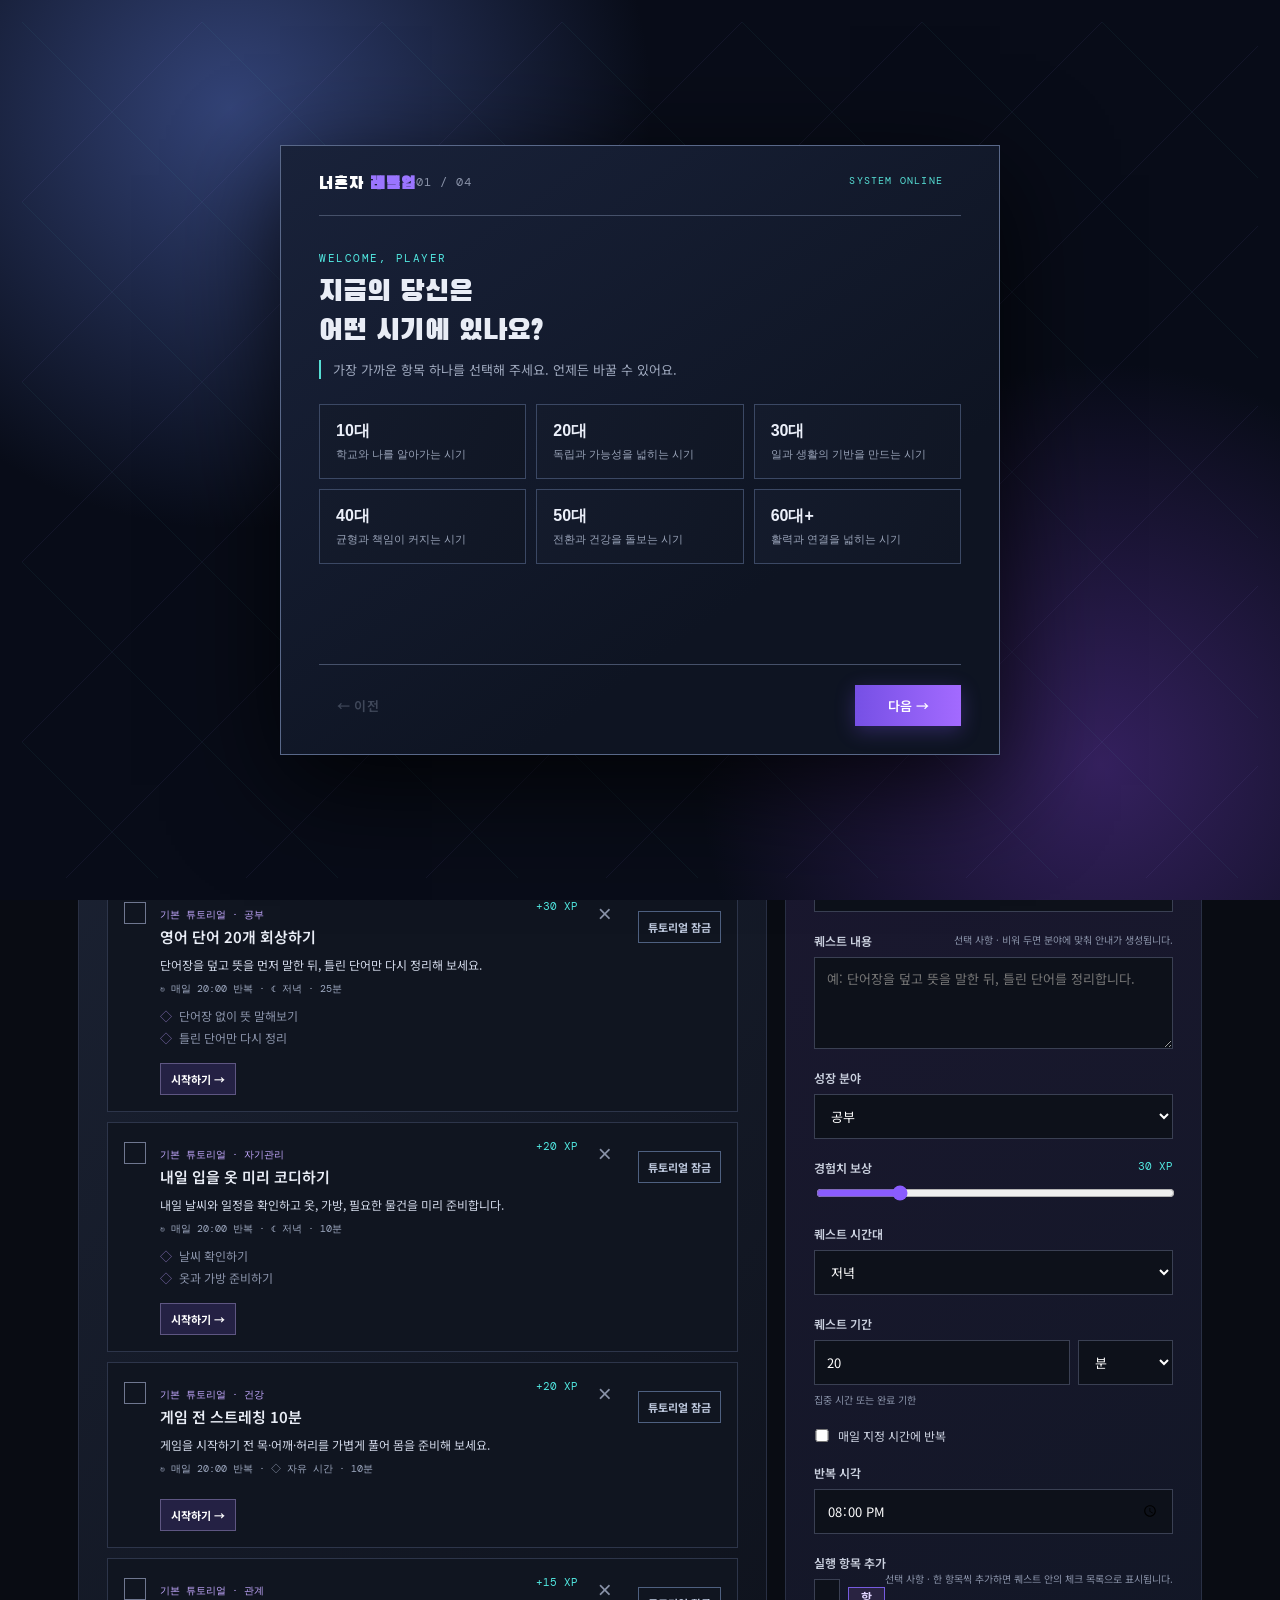
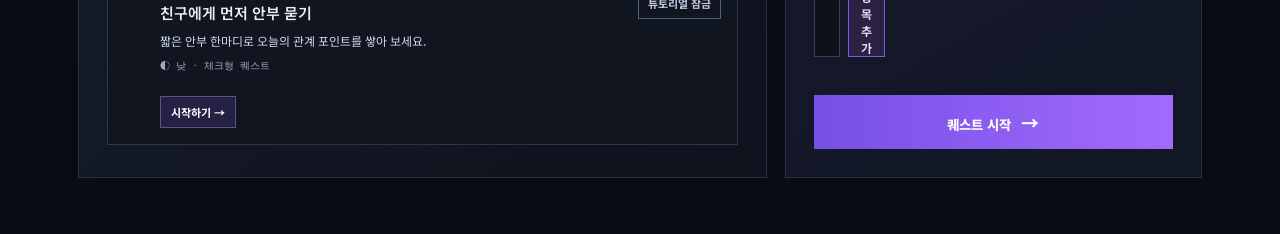
==== commit 61a4fd77: "Improve quest content form" ====
--- a/index.html
+++ b/index.html
@@ -21,6 +21,7 @@
 .quest-card.selected{border-color:#876ded;background:#181733}.quest-card.selected .check-button{background:#8264e2;border-color:#aa91ff}.quest-card.selected .check-button:after{content:"✓";color:#fff;font-weight:900}.edit-quest{margin:12px 0 0 6px;padding:7px 9px;border:1px solid #4e6080;background:transparent;color:#bdc8dd;cursor:pointer;font:700 11px "Noto Sans KR"}.edit-quest:hover{border-color:#8f73f4;color:#fff}.profile-button{border:1px solid #4e426c;background:#17172a;color:#d2c4ff;padding:7px 10px;cursor:pointer;font:11px "Noto Sans KR"}.profile-screen,.edit-screen{position:fixed;inset:0;z-index:40;overflow:auto;padding:30px;background:#080c16e8}.profile-screen[hidden],.edit-screen[hidden]{display:none}.profile-card,.edit-card{width:min(780px,100%);margin:auto;border:1px solid #596987;background:#111827;box-shadow:0 25px 100px #000;padding:30px}.profile-head,.edit-head{display:flex;justify-content:space-between;gap:18px;border-bottom:1px solid #354057;padding-bottom:20px}.profile-head h2,.edit-head h2{margin:5px 0;font-size:24px}.profile-head p:last-child,.edit-head p:last-child{color:#a8b1c5;font-size:12px;line-height:1.6;margin:7px 0 0}.profile-head button,.edit-head button{border:0;background:transparent;color:#c6cedf;font-size:28px;cursor:pointer}.profile-card fieldset{border:1px solid #344057;margin:20px 0;padding:18px}.profile-card legend{color:#61e1d7;font:11px "DM Mono";padding:0 7px}.profile-grid{display:grid;grid-template-columns:1fr 1fr;gap:4px 16px}.profile-grid label{margin:10px 0;font-size:12px}.profile-grid .wide{grid-column:1/-1}.profile-card textarea,.edit-card textarea{width:100%;min-height:76px;margin-top:8px;resize:vertical;border:1px solid #3a4053;background:#0d111a;color:#fff;padding:10px;font:13px "Noto Sans KR";outline-color:#8a5cff}.edit-card form{margin-top:18px}.edit-card label{display:block;margin:13px 0;color:#d5dcec;font-size:12px}.edit-card input,.edit-card select{margin-top:7px}.edit-card input:disabled,.edit-card select:disabled{opacity:.5;cursor:not-allowed}.profile-actions,.edit-actions{display:flex;justify-content:flex-end;gap:8px}.profile-actions button,.edit-actions button{border:0;padding:12px 16px;cursor:pointer;font:700 12px "Noto Sans KR"}.profile-actions button:first-child,.edit-actions button:first-child{background:#283148;color:#d5dcec}.profile-actions button:last-child,.edit-actions button:last-child{background:#7455dc;color:#fff}@media(max-width:600px){.today-board{padding:18px}.today-board h2{font-size:21px}.status-grid strong{font-size:23px}.time-lane{min-height:94px;padding:10px}.profile-button{margin-left:auto;min-height:34px}.mode-switch{display:none}.profile-screen,.edit-screen{padding:0}.profile-card,.edit-card{min-height:100vh;padding:20px 16px;border:0}.profile-head h2,.edit-head h2{font-size:21px}.profile-grid{grid-template-columns:1fr}.profile-grid .wide{grid-column:auto}.profile-card fieldset{padding:14px 12px}.profile-actions,.edit-actions{position:sticky;bottom:0;padding:12px 0 2px;background:#111827}.profile-actions button,.edit-actions button{flex:1;min-height:46px}.focus-screen{padding:0}.focus-card{min-height:100vh;width:100%;display:flex;flex-direction:column;justify-content:center;padding:28px 22px}.focus-time{font-size:60px;margin:34px 0}.focus-actions button{min-height:52px;flex:1}.focus-exit{min-height:44px}.start-quest,.edit-quest{min-height:38px}.check-button{width:25px;height:25px}.quest-meta{line-height:1.5}.onboarding-card{padding-bottom:calc(22px + env(safe-area-inset-bottom))}}
 .result-screen{position:fixed;inset:0;z-index:50;display:grid;place-items:center;padding:24px;background:#080c16e6}.result-screen[hidden]{display:none}.result-card{width:min(430px,100%);text-align:center;padding:38px 28px;border:1px solid #6878a2;background:linear-gradient(145deg,#1d2743,#101727);box-shadow:0 30px 100px #000d}.result-mark{display:grid;place-items:center;width:58px;height:58px;margin:auto;border:1px solid #64e2d8;border-radius:50%;background:#163834;color:#67e6da;font:32px "DM Mono"}.result-mark.timeout{border-color:#d5a36e;background:#37291d;color:#efc27c}.result-card h2{margin:15px 0 9px;font:26px "Black Han Sans","Noto Sans KR"}.result-card p:not(.eyebrow){min-height:42px;color:#b8c0d2;font-size:13px;line-height:1.65}.result-xp{display:block;margin:19px 0;color:#62e4da;font:18px "DM Mono"}.result-actions{display:flex;gap:8px;justify-content:center}.result-actions button{border:0;padding:13px 16px;cursor:pointer;font:700 12px "Noto Sans KR"}.result-primary{background:#7656dd;color:#fff}.result-secondary{background:#29344b;color:#dce4f3}@media(max-width:600px){.result-screen{padding:18px}.result-card{padding:34px 22px}.result-actions button{flex:1;min-height:48px}}
 .quest-description{margin:8px 0 0;color:#d0d7e7;font-size:12px;line-height:1.6}.focus-start{background:#7656dd;color:#fff}
+.create-panel textarea{display:block;width:100%;min-height:92px;margin-top:8px;resize:vertical;border:1px solid #3a4053;background:#0d111a;color:#fff;padding:11px 12px;font:13px "Noto Sans KR";line-height:1.55;outline-color:#8a5cff}.create-panel .quest-items-label{margin-top:18px}.create-panel .step-entry{display:grid;grid-template-columns:1fr auto;gap:8px;margin-top:8px}.create-panel .step-entry input{margin:0;min-width:0}.create-panel .step-entry button{border:1px solid #765be0;background:#292341;color:#e0d5ff;padding:0 12px;cursor:pointer;font:700 12px "Noto Sans KR"}.step-draft{display:grid;gap:6px;margin:10px 0 4px;padding:0;list-style:none}.step-draft li{display:flex;align-items:center;justify-content:space-between;gap:10px;border:1px solid #354057;background:#111827;padding:8px 10px;color:#d7def0;font-size:12px}.step-draft button{border:0;background:transparent;color:#caaeff;cursor:pointer;font-size:16px}@media(max-width:600px){.create-panel textarea{min-height:105px;font-size:14px}.create-panel .step-entry{grid-template-columns:1fr}.create-panel .step-entry input,.create-panel .step-entry button{min-height:46px}.create-panel .step-entry button{width:100%}}
 .duration-entry{display:grid;grid-template-columns:1fr 95px;gap:8px;margin-top:8px}.duration-entry input,.duration-entry select{margin:0}.duration-entry+ .field-hint{display:block;float:none;margin-top:7px;color:#8992a8;font-size:10px;font-weight:400}
 
 .onboarding{position:fixed;inset:0;z-index:20;display:flex;align-items:center;justify-content:center;padding:24px;background:radial-gradient(circle at 20% 10%,#293861 0,transparent 38%),#090c13}.onboarding[hidden]{display:none}.onboarding-card{width:min(720px,100%);min-height:610px;border:1px solid #3a4260;background:linear-gradient(145deg,#171d30,#0d111b);box-shadow:0 24px 80px #000a;display:flex;flex-direction:column;padding:28px 38px}.onboard-top{display:flex;justify-content:space-between;color:#8992a8;font:12px "DM Mono";letter-spacing:1px;border-bottom:1px solid #30384c;padding-bottom:20px}.onboard-brand{font-family:"Black Han Sans";color:white;font-size:17px}.onboard-brand b{color:#9a75ff}.onboard-page{display:none;flex:1;padding-top:35px}.onboard-page.active{display:block}.onboard-page h2{font-size:29px;line-height:1.36;margin:8px 0 8px;letter-spacing:-1px}.onboard-desc{font-size:13px;color:#9ea8bd;margin:0 0 25px}.choice-grid{display:grid;gap:10px}.choice-grid.two{grid-template-columns:1fr 1fr}.choice-grid button,.starter-item{border:1px solid #374056;background:#111725;color:#ecf0fa;text-align:left;padding:16px;cursor:pointer;transition:.18s}.choice-grid button:hover,.choice-grid button.selected,.starter-item.selected{border-color:#9a75ff;background:#211d38;box-shadow:inset 3px 0 #9a75ff}.choice-grid strong{display:block;font-size:15px}.choice-grid span{display:block;font-size:11px;color:#98a2b7;margin-top:5px}.role-grid{grid-template-columns:1fr 1fr}.goals{grid-template-columns:repeat(3,1fr)}.goals button{padding:14px}.starter-list{display:grid;gap:9px}.starter-item{display:flex;align-items:center;gap:12px;padding:13px}.starter-check{width:20px;height:20px;border:1px solid #6d7790;display:grid;place-items:center;flex:none}.starter-item.selected .starter-check{background:#58e0d3;border-color:#58e0d3;color:#0c2230}.starter-item strong{font-size:14px}.starter-item span{margin-left:auto;color:#58e0d3;font:11px "DM Mono"}.onboard-footer{display:flex;justify-content:space-between;border-top:1px solid #30384c;padding-top:20px}.onboard-back,.onboard-next{border:0;padding:11px 18px;cursor:pointer;font:600 13px "Noto Sans KR"}.onboard-back{background:transparent;color:#96a1b7}.onboard-back:disabled{opacity:.35}.onboard-next{background:linear-gradient(90deg,#7650e5,#a36aff);color:white;min-width:106px}@media(max-width:600px){.onboarding{padding:0}.onboarding-card{border:0;min-height:100vh;padding:22px}.onboard-page{padding-top:27px}.onboard-page h2{font-size:25px}.goals{grid-template-columns:1fr 1fr}.choice-grid.two,.role-grid{grid-template-columns:1fr}.choice-grid button{padding:12px}}
@@ -93,7 +94,7 @@
             <label>퀘스트 기간<div class="duration-entry"><input id="questTimeValue" type="number" min="1" max="365" value="20" required /><select id="questTimeUnit"><option value="minute">분</option><option value="hour">시간</option><option value="day">일</option></select></div><span class="field-hint">집중 시간 또는 완료 기한</span></label>
             <label class="repeat-setting"><input id="questRepeat" type="checkbox" /> <span>매일 지정 시간에 반복</span></label>
             <label id="repeatTimeWrap" hidden>반복 시각<input id="questRepeatAt" type="time" value="20:00" /></label>
-            <label>단계 <span class="field-hint">선택 사항 · Enter로 추가</span><div class="step-entry"><input id="stepInput" maxlength="50" placeholder="예: 자료 조사" /><button type="button" id="addStep">추가</button></div></label>
+            <label class="quest-items-label">실행 항목 추가 <span class="field-hint">선택 사항 · 한 항목씩 추가하면 퀘스트 안의 체크 목록으로 표시됩니다.</span><div class="step-entry"><input id="stepInput" maxlength="50" placeholder="예: 자료 조사 · 물 1잔 마시기 · 단어장 펼치기" /><button type="button" id="addStep">항목 추가</button></div></label>
             <ul class="step-draft" id="stepDraft"></ul>
             <button class="create-button" type="submit">퀘스트 시작 <span>→</span></button>
           </form>
@@ -270,7 +271,7 @@
   $('#statusDone').textContent=done.length;$('#statusActive').textContent=active.length;$('#statusRemaining').textContent=remain.length;$('#statusMinutes').textContent=done.filter(q=>q.duration).reduce((n,q)=>n+q.duration,0);
   $('#todaySummary').textContent=active.length?`「${active[0].title}」 진행 중 · 집중 모드로 돌아갈 수 있어요.`:remain.length?`지금 시작할 수 있는 퀘스트가 ${remain.length}개 있어요.`:'오늘의 퀘스트를 모두 마쳤어요. 훌륭합니다!';
   $('#timeLanes').innerHTML=['아침','낮','저녁','자유 시간'].map(slot=>{const list=data.quests.filter(q=>q.slot===slot),finished=list.filter(q=>q.completed).length;return `<div class="time-lane"><span class="lane-icon">${icon(slot)}</span><div><small>${slot}</small><strong>${finished} / ${list.length}</strong></div><p>${list.length?list.filter(q=>!q.completed).map(q=>safe(q.title)).slice(0,2).join(' · '):'등록된 퀘스트 없음'}</p></div>`}).join('');
-  $('#startAllButton').disabled=Boolean(active.length)||!remain.length;$('#startAllButton').textContent=active.length?'진행 중인 퀘스트 보기 →':selected.length?`선택한 ${selected.length}개 시작 →`:remain.length?'오늘 퀘스트 시작 →':'오늘 퀘스트 완료 ✓'}
+  $('#startAllButton').disabled=!active.length&&!remain.length;$('#startAllButton').textContent=active.length?'진행 중인 퀘스트 보기 →':selected.length?`선택한 ${selected.length}개 시작 →`:remain.length?'오늘 퀘스트 시작 →':'오늘 퀘스트 완료 ✓'}
 function render(){const done=data.quests.filter(q=>q.completed),xp=done.reduce((n,q)=>n+q.reward,0),level=Math.floor(xp/100)+1,total=data.quests.length;
   $('#level').textContent=level;$('#rank').textContent=level>=7?'B':level>=3?'C':'E';$('#xpLabel').textContent=`${xp%100} / 100 XP`;$('#xpBar').style.width=`${xp%100}%`;$('#doneCount').textContent=done.length;$('#totalCount').textContent=total;$('#dailyBar').style.width=`${total?done.length/total*100:0}%`;$('#remaining').textContent=`${total-done.length} LEFT`;$('#dailyMessage').textContent=activeQuest()?`진행 중: ${activeQuest().title}`:`매일 반복 퀘스트 ${data.quests.filter(q=>q.repeat).length}개를 관리하고 있어요.`;renderBoard();
   const list=$('#questList');list.innerHTML='';const qs=data.quests.filter(q=>filter==='전체'||q.category===filter);$('#emptyState').hidden=qs.length>0;
@@ -280,7 +281,8 @@
 function drawFocus(){const d=Math.floor(focusRemaining/86400),h=Math.floor(focusRemaining%86400/3600),m=Math.floor(focusRemaining%3600/60),s=focusRemaining%60;$('#focusTime').textContent=d?`${d}일 ${String(h).padStart(2,'0')}시간`:h?`${h}:${String(m).padStart(2,'0')}:${String(s).padStart(2,'0')}`:`${String(m).padStart(2,'0')}:${String(s).padStart(2,'0')}`;$('#focusStart').hidden=focusQuest?.timerStarted;$('#focusPause').hidden=!focusQuest?.timerStarted;$('#focusPause').textContent=paused?'계속하기':'일시정지'}
 function closeFocus(){if(focusQuest){focusQuest.timerRemaining=focusRemaining;focusQuest.timerPaused=paused;save();render()}clearInterval(focusInterval);focusQuest=null;$('#focusScreen').hidden=true}
 $('#focusStart').onclick=()=>{if(!focusQuest)return;focusQuest.timerStarted=true;focusQuest.timerPaused=false;paused=false;focusQuest.timerRemaining=focusRemaining;save();$('#focusGuide').textContent=`${durationLabel(focusQuest)} 동안 이 퀘스트만 진행합니다. 다른 퀘스트는 잠시 숨겨집니다.`;drawFocus()};$('#focusPause').onclick=()=>{paused=!paused;if(focusQuest){focusQuest.timerPaused=paused;focusQuest.timerRemaining=focusRemaining;save()}drawFocus()};$('#focusComplete').onclick=()=>{if(focusQuest)complete(focusQuest)};$('#focusExit').onclick=closeFocus;$('#startAllButton').onclick=()=>{const a=activeQuest();if(a){openFocus(a);return}const q=data.quests.find(q=>q.selected&&!q.completed)||data.quests.find(q=>!q.completed);if(q)start(q)};
-function addStep(){const i=$('#stepInput'),v=i.value.trim();if(v){draft.push(v);i.value='';$('#stepDraft').innerHTML=draft.map((x,j)=>`<li>${safe(x)} <button type="button" data-i="${j}">×</button></li>`).join('')}}
+function renderDraft(){$('#stepDraft').innerHTML=draft.map((x,j)=>`<li><span>${safe(x)}</span><button type="button" data-i="${j}" aria-label="항목 삭제">×</button></li>`).join('');$('#stepDraft').querySelectorAll('[data-i]').forEach(b=>b.onclick=()=>{draft.splice(+b.dataset.i,1);renderDraft()})}
+function addStep(){const i=$('#stepInput'),v=i.value.trim();if(v){draft.push(v);i.value='';renderDraft()}}
 $('#addStep').onclick=addStep;$('#stepInput').onkeydown=e=>{if(e.key==='Enter'){e.preventDefault();addStep()}};$('#reward').oninput=e=>$('#rewardOutput').textContent=`${e.target.value} XP`;
 $('#questRepeat').onchange=e=>$('#repeatTimeWrap').hidden=!e.target.checked;
 $('#questForm').onsubmit=e=>{e.preventDefault();const title=$('#questTitle').value.trim(),timeValue=+$('#questTimeValue').value,timeUnit=$('#questTimeUnit').value,minutes=timeValue*({minute:1,hour:60,day:1440}[timeUnit]);if(!title||!timeValue)return;const quest=defaults({id:Date.now(),title,description:$('#questDescription').value.trim(),category:$('#category').value,reward:+$('#reward').value,completed:false,approved:true,steps:draft,slot:$('#questSlot').value,duration:minutes,timeValue,timeUnit,repeat:$('#questRepeat').checked,repeatAt:$('#questRepeatAt').value,active:false});data.quests.unshift(quest);draft=[];e.target.reset();$('#questSlot').value='저녁';$('#questTimeValue').value=20;$('#questTimeUnit').value='minute';$('#questRepeatAt').value='20:00';$('#repeatTimeWrap').hidden=true;save();render();showResult('created',quest)};
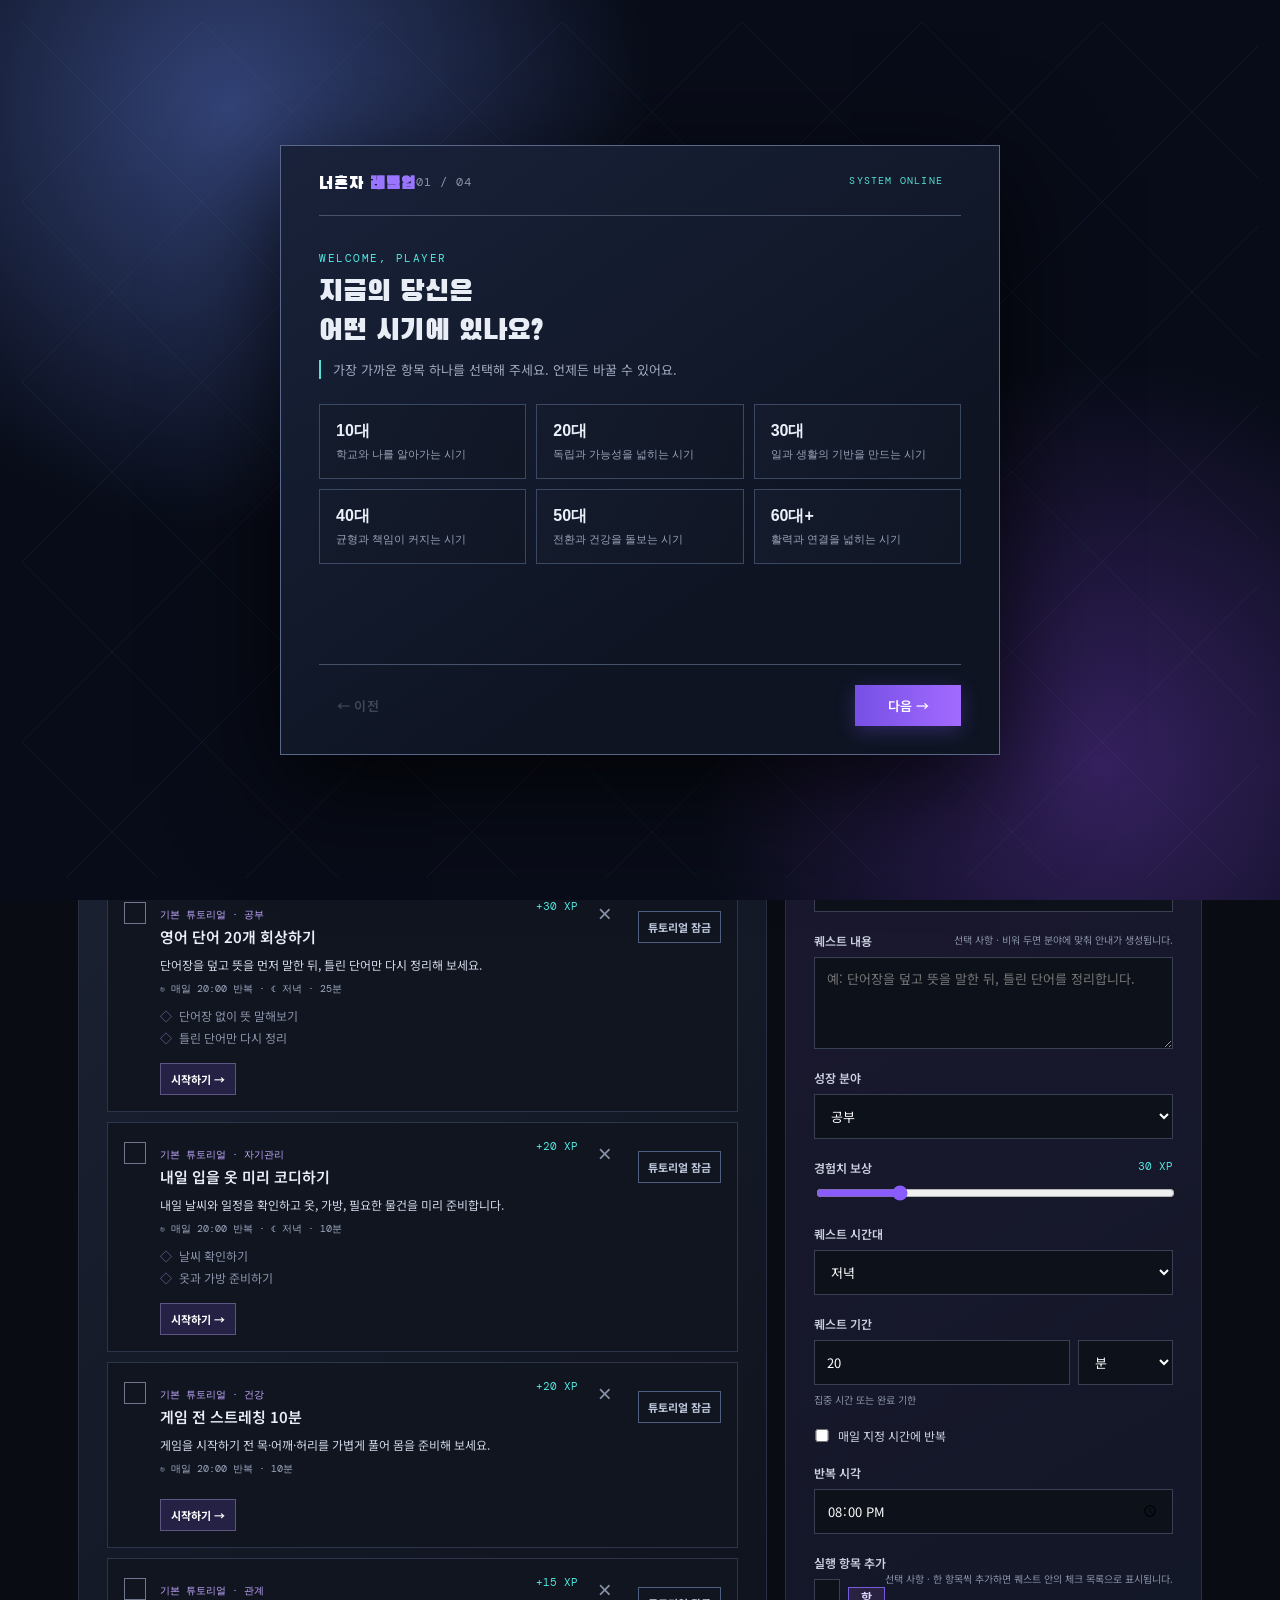
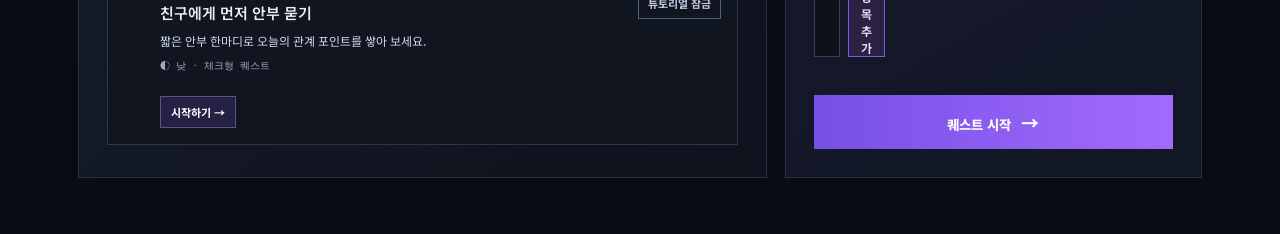
==== commit f871ccb6: "Hide free-time slot label" ====
--- a/index.html
+++ b/index.html
@@ -21,6 +21,7 @@
 .quest-card.selected{border-color:#876ded;background:#181733}.quest-card.selected .check-button{background:#8264e2;border-color:#aa91ff}.quest-card.selected .check-button:after{content:"✓";color:#fff;font-weight:900}.edit-quest{margin:12px 0 0 6px;padding:7px 9px;border:1px solid #4e6080;background:transparent;color:#bdc8dd;cursor:pointer;font:700 11px "Noto Sans KR"}.edit-quest:hover{border-color:#8f73f4;color:#fff}.profile-button{border:1px solid #4e426c;background:#17172a;color:#d2c4ff;padding:7px 10px;cursor:pointer;font:11px "Noto Sans KR"}.profile-screen,.edit-screen{position:fixed;inset:0;z-index:40;overflow:auto;padding:30px;background:#080c16e8}.profile-screen[hidden],.edit-screen[hidden]{display:none}.profile-card,.edit-card{width:min(780px,100%);margin:auto;border:1px solid #596987;background:#111827;box-shadow:0 25px 100px #000;padding:30px}.profile-head,.edit-head{display:flex;justify-content:space-between;gap:18px;border-bottom:1px solid #354057;padding-bottom:20px}.profile-head h2,.edit-head h2{margin:5px 0;font-size:24px}.profile-head p:last-child,.edit-head p:last-child{color:#a8b1c5;font-size:12px;line-height:1.6;margin:7px 0 0}.profile-head button,.edit-head button{border:0;background:transparent;color:#c6cedf;font-size:28px;cursor:pointer}.profile-card fieldset{border:1px solid #344057;margin:20px 0;padding:18px}.profile-card legend{color:#61e1d7;font:11px "DM Mono";padding:0 7px}.profile-grid{display:grid;grid-template-columns:1fr 1fr;gap:4px 16px}.profile-grid label{margin:10px 0;font-size:12px}.profile-grid .wide{grid-column:1/-1}.profile-card textarea,.edit-card textarea{width:100%;min-height:76px;margin-top:8px;resize:vertical;border:1px solid #3a4053;background:#0d111a;color:#fff;padding:10px;font:13px "Noto Sans KR";outline-color:#8a5cff}.edit-card form{margin-top:18px}.edit-card label{display:block;margin:13px 0;color:#d5dcec;font-size:12px}.edit-card input,.edit-card select{margin-top:7px}.edit-card input:disabled,.edit-card select:disabled{opacity:.5;cursor:not-allowed}.profile-actions,.edit-actions{display:flex;justify-content:flex-end;gap:8px}.profile-actions button,.edit-actions button{border:0;padding:12px 16px;cursor:pointer;font:700 12px "Noto Sans KR"}.profile-actions button:first-child,.edit-actions button:first-child{background:#283148;color:#d5dcec}.profile-actions button:last-child,.edit-actions button:last-child{background:#7455dc;color:#fff}@media(max-width:600px){.today-board{padding:18px}.today-board h2{font-size:21px}.status-grid strong{font-size:23px}.time-lane{min-height:94px;padding:10px}.profile-button{margin-left:auto;min-height:34px}.mode-switch{display:none}.profile-screen,.edit-screen{padding:0}.profile-card,.edit-card{min-height:100vh;padding:20px 16px;border:0}.profile-head h2,.edit-head h2{font-size:21px}.profile-grid{grid-template-columns:1fr}.profile-grid .wide{grid-column:auto}.profile-card fieldset{padding:14px 12px}.profile-actions,.edit-actions{position:sticky;bottom:0;padding:12px 0 2px;background:#111827}.profile-actions button,.edit-actions button{flex:1;min-height:46px}.focus-screen{padding:0}.focus-card{min-height:100vh;width:100%;display:flex;flex-direction:column;justify-content:center;padding:28px 22px}.focus-time{font-size:60px;margin:34px 0}.focus-actions button{min-height:52px;flex:1}.focus-exit{min-height:44px}.start-quest,.edit-quest{min-height:38px}.check-button{width:25px;height:25px}.quest-meta{line-height:1.5}.onboarding-card{padding-bottom:calc(22px + env(safe-area-inset-bottom))}}
 .result-screen{position:fixed;inset:0;z-index:50;display:grid;place-items:center;padding:24px;background:#080c16e6}.result-screen[hidden]{display:none}.result-card{width:min(430px,100%);text-align:center;padding:38px 28px;border:1px solid #6878a2;background:linear-gradient(145deg,#1d2743,#101727);box-shadow:0 30px 100px #000d}.result-mark{display:grid;place-items:center;width:58px;height:58px;margin:auto;border:1px solid #64e2d8;border-radius:50%;background:#163834;color:#67e6da;font:32px "DM Mono"}.result-mark.timeout{border-color:#d5a36e;background:#37291d;color:#efc27c}.result-card h2{margin:15px 0 9px;font:26px "Black Han Sans","Noto Sans KR"}.result-card p:not(.eyebrow){min-height:42px;color:#b8c0d2;font-size:13px;line-height:1.65}.result-xp{display:block;margin:19px 0;color:#62e4da;font:18px "DM Mono"}.result-actions{display:flex;gap:8px;justify-content:center}.result-actions button{border:0;padding:13px 16px;cursor:pointer;font:700 12px "Noto Sans KR"}.result-primary{background:#7656dd;color:#fff}.result-secondary{background:#29344b;color:#dce4f3}@media(max-width:600px){.result-screen{padding:18px}.result-card{padding:34px 22px}.result-actions button{flex:1;min-height:48px}}
 .quest-description{margin:8px 0 0;color:#d0d7e7;font-size:12px;line-height:1.6}.focus-start{background:#7656dd;color:#fff}
+.focus-setup{margin:-10px auto 24px;padding:13px;border:1px solid #3a4560;background:#101829;max-width:410px;text-align:left}.focus-setup>span{display:block;color:#dbe3f3;font-weight:700;font-size:12px}.focus-setup>div{display:grid;grid-template-columns:1fr 78px auto;gap:7px;margin-top:8px}.focus-setup input,.focus-setup select{min-width:0;border:1px solid #47526b;background:#090e18;color:#fff;padding:9px;font:13px "Noto Sans KR"}.focus-setup button{border:1px solid #7860d8;background:#2c2547;color:#f0eaff;padding:0 12px;cursor:pointer;font:700 12px "Noto Sans KR"}.focus-setup small{display:block;color:#9ca8c1;margin-top:8px;font-size:10px}@media(max-width:600px){.focus-setup{width:100%;margin:0 auto 22px}.focus-setup>div{grid-template-columns:1fr 72px}.focus-setup button{grid-column:1/-1;min-height:42px}}
 .create-panel textarea{display:block;width:100%;min-height:92px;margin-top:8px;resize:vertical;border:1px solid #3a4053;background:#0d111a;color:#fff;padding:11px 12px;font:13px "Noto Sans KR";line-height:1.55;outline-color:#8a5cff}.create-panel .quest-items-label{margin-top:18px}.create-panel .step-entry{display:grid;grid-template-columns:1fr auto;gap:8px;margin-top:8px}.create-panel .step-entry input{margin:0;min-width:0}.create-panel .step-entry button{border:1px solid #765be0;background:#292341;color:#e0d5ff;padding:0 12px;cursor:pointer;font:700 12px "Noto Sans KR"}.step-draft{display:grid;gap:6px;margin:10px 0 4px;padding:0;list-style:none}.step-draft li{display:flex;align-items:center;justify-content:space-between;gap:10px;border:1px solid #354057;background:#111827;padding:8px 10px;color:#d7def0;font-size:12px}.step-draft button{border:0;background:transparent;color:#caaeff;cursor:pointer;font-size:16px}@media(max-width:600px){.create-panel textarea{min-height:105px;font-size:14px}.create-panel .step-entry{grid-template-columns:1fr}.create-panel .step-entry input,.create-panel .step-entry button{min-height:46px}.create-panel .step-entry button{width:100%}}
 .duration-entry{display:grid;grid-template-columns:1fr 95px;gap:8px;margin-top:8px}.duration-entry input,.duration-entry select{margin:0}.duration-entry+ .field-hint{display:block;float:none;margin-top:7px;color:#8992a8;font-size:10px;font-weight:400}
 
@@ -147,6 +148,7 @@
         <h2 id="focusTitle"></h2>
         <p id="focusGuide">이 퀘스트에만 집중해 보세요.</p>
         <strong class="focus-time" id="focusTime">00:00</strong>
+        <div class="focus-setup" id="focusSetup"><span>이번 집중 시간</span><div><input id="focusDurationValue" type="number" min="1" max="365" value="20" /><select id="focusDurationUnit"><option value="minute">분</option><option value="hour">시간</option><option value="day">일</option></select><button id="focusApplyTime" type="button">시간 설정</button></div><small>집중 시작 전까지만 변경할 수 있어요.</small></div>
         <div class="focus-actions"><button id="focusStart" class="focus-start">집중 시작</button><button id="focusPause" class="focus-secondary">일시정지</button><button id="focusComplete" class="focus-complete">완료 확인</button></div>
         <button id="focusExit" class="focus-exit">← 현황판으로 돌아가기</button>
       </div>
@@ -257,7 +259,7 @@
 function tutorialLocked(q){return q.tutorial&&level()<5}
 function icon(slot){return ({'아침':'☀','낮':'◐','저녁':'☾','자유 시간':'◇'})[slot]||'◇'}
 function durationLabel(q){if(!q.duration)return '체크형 퀘스트';const unit={minute:'분',hour:'시간',day:'일'}[q.timeUnit]||'분';return `${q.timeValue||q.duration}${unit}`}
-function meta(q){return `${q.repeat?`↻ 매일 ${q.repeatAt} 반복 · `:''}${icon(q.slot)} ${q.slot} · ${durationLabel(q)}`}
+function meta(q){const repeat=q.repeat?`↻ 매일 ${q.repeatAt} 반복 · `:'';const slot=q.slot==='자유 시간'?'':`${icon(q.slot)} ${q.slot} · `;return `${repeat}${slot}${durationLabel(q)}`}
 function complete(q){q.completed=true;q.active=false;q.timerRemaining=null;q.timerPaused=false;save();render();if(focusQuest===q)closeFocus();showResult('complete',q)}
 function showResult(type,q){
   const completeMessages=q.repeat?['오늘의 루틴을 지켰어요. 내일의 나도 이어갈 수 있습니다.','연속 성공 기록이 쌓이고 있어요. 성장 리듬을 만들고 있습니다.']:q.steps.length?['목표 퀘스트의 한 단계를 완료했습니다. 다음 단계가 열렸어요.','어려운 과정을 끝까지 해냈어요. 성장 포인트가 쌓입니다.']:['집중 시간 종료. 흔들리지 않고 끝까지 해냈어요.','오늘의 경험치를 획득했습니다.'];
@@ -277,10 +279,10 @@
   const list=$('#questList');list.innerHTML='';const qs=data.quests.filter(q=>filter==='전체'||q.category===filter);$('#emptyState').hidden=qs.length>0;
   qs.forEach(q=>{const n=$('#questTemplate').content.cloneNode(true),c=n.querySelector('.quest-card');c.classList.toggle('completed',q.completed);c.classList.toggle('active',q.active&&!q.completed);c.classList.toggle('selected',q.selected&&!q.completed);n.querySelector('h3').textContent=q.title;n.querySelector('.category').textContent=q.tutorial?'기본 튜토리얼 · '+q.category:q.category;n.querySelector('.reward').textContent=`+${q.reward} XP`;n.querySelector('.quest-description').textContent=q.description||defaultDescription(q);n.querySelector('.quest-meta').textContent=meta(q);
     const b=n.querySelector('.start-quest');b.disabled=q.completed;b.textContent=q.active?'진행 중 · 타이머 보기':'시작하기 →';b.onclick=()=>q.active?openFocus(q):start(q);const check=n.querySelector('.check-button');check.disabled=q.completed;check.setAttribute('aria-pressed',String(q.selected));check.onclick=()=>{q.selected=!q.selected;save();render()};const edit=n.querySelector('.edit-quest');edit.textContent=tutorialLocked(q)?'튜토리얼 잠금':'수정';edit.onclick=()=>tutorialLocked(q)?showResult('locked',q):openEdit(q);n.querySelector('.delete-button').onclick=()=>{if(tutorialLocked(q)){showResult('locked',q);return}data.quests=data.quests.filter(x=>x.id!==q.id);save();render()};const steps=n.querySelector('.steps');q.steps.forEach(s=>{const li=document.createElement('li'),b=document.createElement('button');b.className='step-toggle';b.textContent=s;li.append(b);steps.append(li)});list.append(n)})}
-function openFocus(q){focusQuest=q;paused=q.timerPaused;focusRemaining=q.timerRemaining===null?q.duration*60:q.timerRemaining;$('#focusTitle').textContent=q.title;$('#focusCategory').textContent=`${q.category} · ${q.slot}`;$('#focusGuide').textContent=q.timerStarted?`${durationLabel(q)} 동안 이 퀘스트만 진행합니다. 다른 퀘스트는 잠시 숨겨집니다.`:'준비가 되면 집중 시작을 눌러 타이머를 시작해 보세요.';$('#focusScreen').hidden=false;drawFocus();clearInterval(focusInterval);focusInterval=setInterval(()=>{if(focusQuest&&focusQuest.timerStarted&&!paused&&focusRemaining>0){focusRemaining--;q.timerRemaining=focusRemaining;save();drawFocus();if(!focusRemaining){clearInterval(focusInterval);q.active=false;save();closeFocus();showResult('timeout',q)}}},1000)}
-function drawFocus(){const d=Math.floor(focusRemaining/86400),h=Math.floor(focusRemaining%86400/3600),m=Math.floor(focusRemaining%3600/60),s=focusRemaining%60;$('#focusTime').textContent=d?`${d}일 ${String(h).padStart(2,'0')}시간`:h?`${h}:${String(m).padStart(2,'0')}:${String(s).padStart(2,'0')}`:`${String(m).padStart(2,'0')}:${String(s).padStart(2,'0')}`;$('#focusStart').hidden=focusQuest?.timerStarted;$('#focusPause').hidden=!focusQuest?.timerStarted;$('#focusPause').textContent=paused?'계속하기':'일시정지'}
+function openFocus(q){focusQuest=q;paused=q.timerPaused;focusRemaining=q.timerRemaining===null?q.duration*60:q.timerRemaining;$('#focusTitle').textContent=q.title;$('#focusCategory').textContent=`${q.category} · ${q.slot}`;$('#focusDurationValue').value=q.timeValue||q.duration||20;$('#focusDurationUnit').value=q.timeUnit||'minute';$('#focusGuide').textContent=q.timerStarted?`${durationLabel(q)} 동안 이 퀘스트만 진행합니다. 다른 퀘스트는 잠시 숨겨집니다.`:'이번 집중 시간을 설정한 뒤, 집중 시작을 눌러 주세요.';$('#focusScreen').hidden=false;drawFocus();clearInterval(focusInterval);focusInterval=setInterval(()=>{if(focusQuest&&focusQuest.timerStarted&&!paused&&focusRemaining>0){focusRemaining--;q.timerRemaining=focusRemaining;save();drawFocus();if(!focusRemaining){clearInterval(focusInterval);q.active=false;save();closeFocus();showResult('timeout',q)}}},1000)}
+function drawFocus(){const d=Math.floor(focusRemaining/86400),h=Math.floor(focusRemaining%86400/3600),m=Math.floor(focusRemaining%3600/60),s=focusRemaining%60;$('#focusTime').textContent=d?`${d}일 ${String(h).padStart(2,'0')}시간`:h?`${h}:${String(m).padStart(2,'0')}:${String(s).padStart(2,'0')}`:`${String(m).padStart(2,'0')}:${String(s).padStart(2,'0')}`;$('#focusSetup').hidden=focusQuest?.timerStarted;$('#focusStart').hidden=focusQuest?.timerStarted;$('#focusPause').hidden=!focusQuest?.timerStarted;$('#focusPause').textContent=paused?'계속하기':'일시정지'}
 function closeFocus(){if(focusQuest){focusQuest.timerRemaining=focusRemaining;focusQuest.timerPaused=paused;save();render()}clearInterval(focusInterval);focusQuest=null;$('#focusScreen').hidden=true}
-$('#focusStart').onclick=()=>{if(!focusQuest)return;focusQuest.timerStarted=true;focusQuest.timerPaused=false;paused=false;focusQuest.timerRemaining=focusRemaining;save();$('#focusGuide').textContent=`${durationLabel(focusQuest)} 동안 이 퀘스트만 진행합니다. 다른 퀘스트는 잠시 숨겨집니다.`;drawFocus()};$('#focusPause').onclick=()=>{paused=!paused;if(focusQuest){focusQuest.timerPaused=paused;focusQuest.timerRemaining=focusRemaining;save()}drawFocus()};$('#focusComplete').onclick=()=>{if(focusQuest)complete(focusQuest)};$('#focusExit').onclick=closeFocus;$('#startAllButton').onclick=()=>{const a=activeQuest();if(a){openFocus(a);return}const q=data.quests.find(q=>q.selected&&!q.completed)||data.quests.find(q=>!q.completed);if(q)start(q)};
+$('#focusApplyTime').onclick=()=>{if(!focusQuest||focusQuest.timerStarted)return;const value=+$('#focusDurationValue').value,unit=$('#focusDurationUnit').value,minutes=value*({minute:1,hour:60,day:1440}[unit]);if(!value||!minutes)return;focusRemaining=minutes*60;focusQuest.timerRemaining=focusRemaining;focusQuest.timerPaused=false;save();$('#focusGuide').textContent=`이번 회차는 ${value}${{minute:'분',hour:'시간',day:'일'}[unit]}으로 설정되었습니다. 준비가 되면 집중 시작을 눌러 주세요.`;drawFocus()};$('#focusStart').onclick=()=>{if(!focusQuest)return;focusQuest.timerStarted=true;focusQuest.timerPaused=false;paused=false;focusQuest.timerRemaining=focusRemaining;save();$('#focusGuide').textContent='타이머가 진행 중입니다. 다른 퀘스트는 잠시 숨겨집니다.';drawFocus()};$('#focusPause').onclick=()=>{paused=!paused;if(focusQuest){focusQuest.timerPaused=paused;focusQuest.timerRemaining=focusRemaining;save()}drawFocus()};$('#focusComplete').onclick=()=>{if(focusQuest)complete(focusQuest)};$('#focusExit').onclick=closeFocus;$('#startAllButton').onclick=()=>{const a=activeQuest();if(a){openFocus(a);return}const q=data.quests.find(q=>q.selected&&!q.completed)||data.quests.find(q=>!q.completed);if(q)start(q)};
 function renderDraft(){$('#stepDraft').innerHTML=draft.map((x,j)=>`<li><span>${safe(x)}</span><button type="button" data-i="${j}" aria-label="항목 삭제">×</button></li>`).join('');$('#stepDraft').querySelectorAll('[data-i]').forEach(b=>b.onclick=()=>{draft.splice(+b.dataset.i,1);renderDraft()})}
 function addStep(){const i=$('#stepInput'),v=i.value.trim();if(v){draft.push(v);i.value='';renderDraft()}}
 $('#addStep').onclick=addStep;$('#stepInput').onkeydown=e=>{if(e.key==='Enter'){e.preventDefault();addStep()}};$('#reward').oninput=e=>$('#rewardOutput').textContent=`${e.target.value} XP`;
